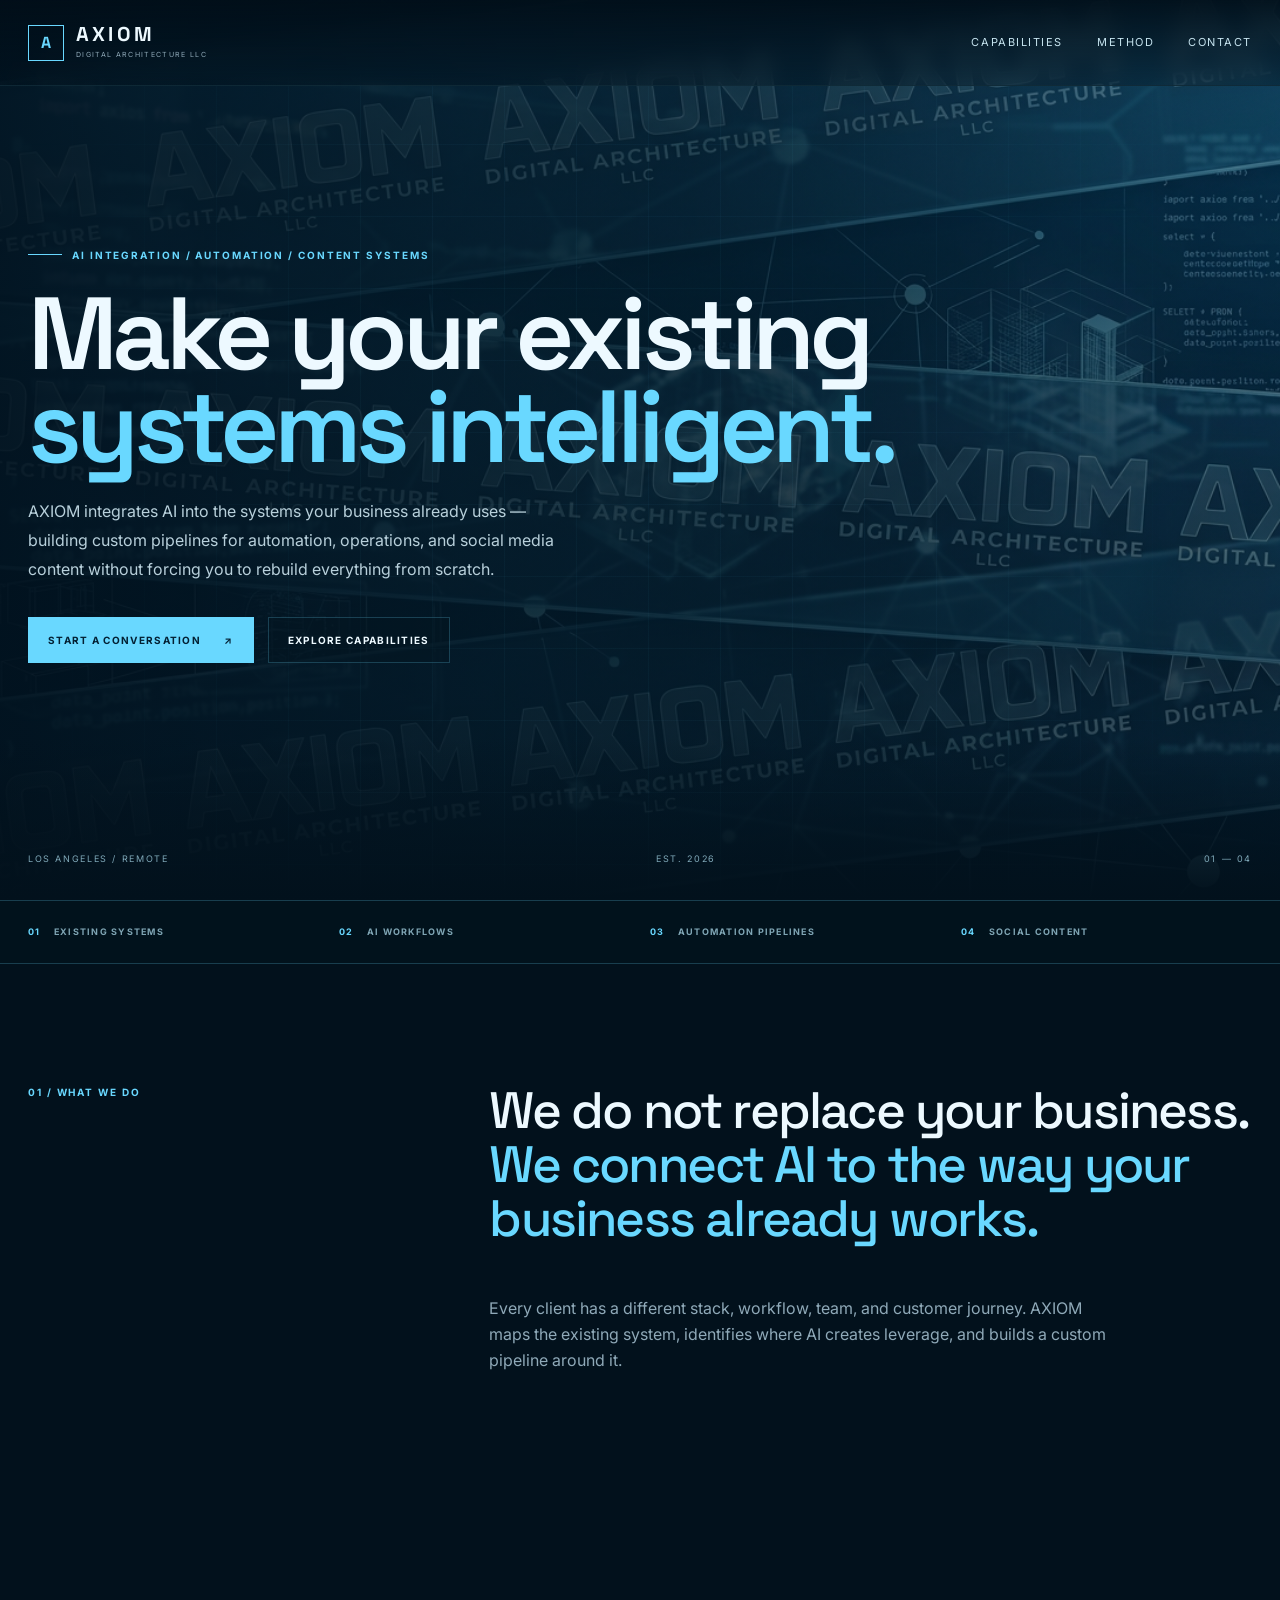
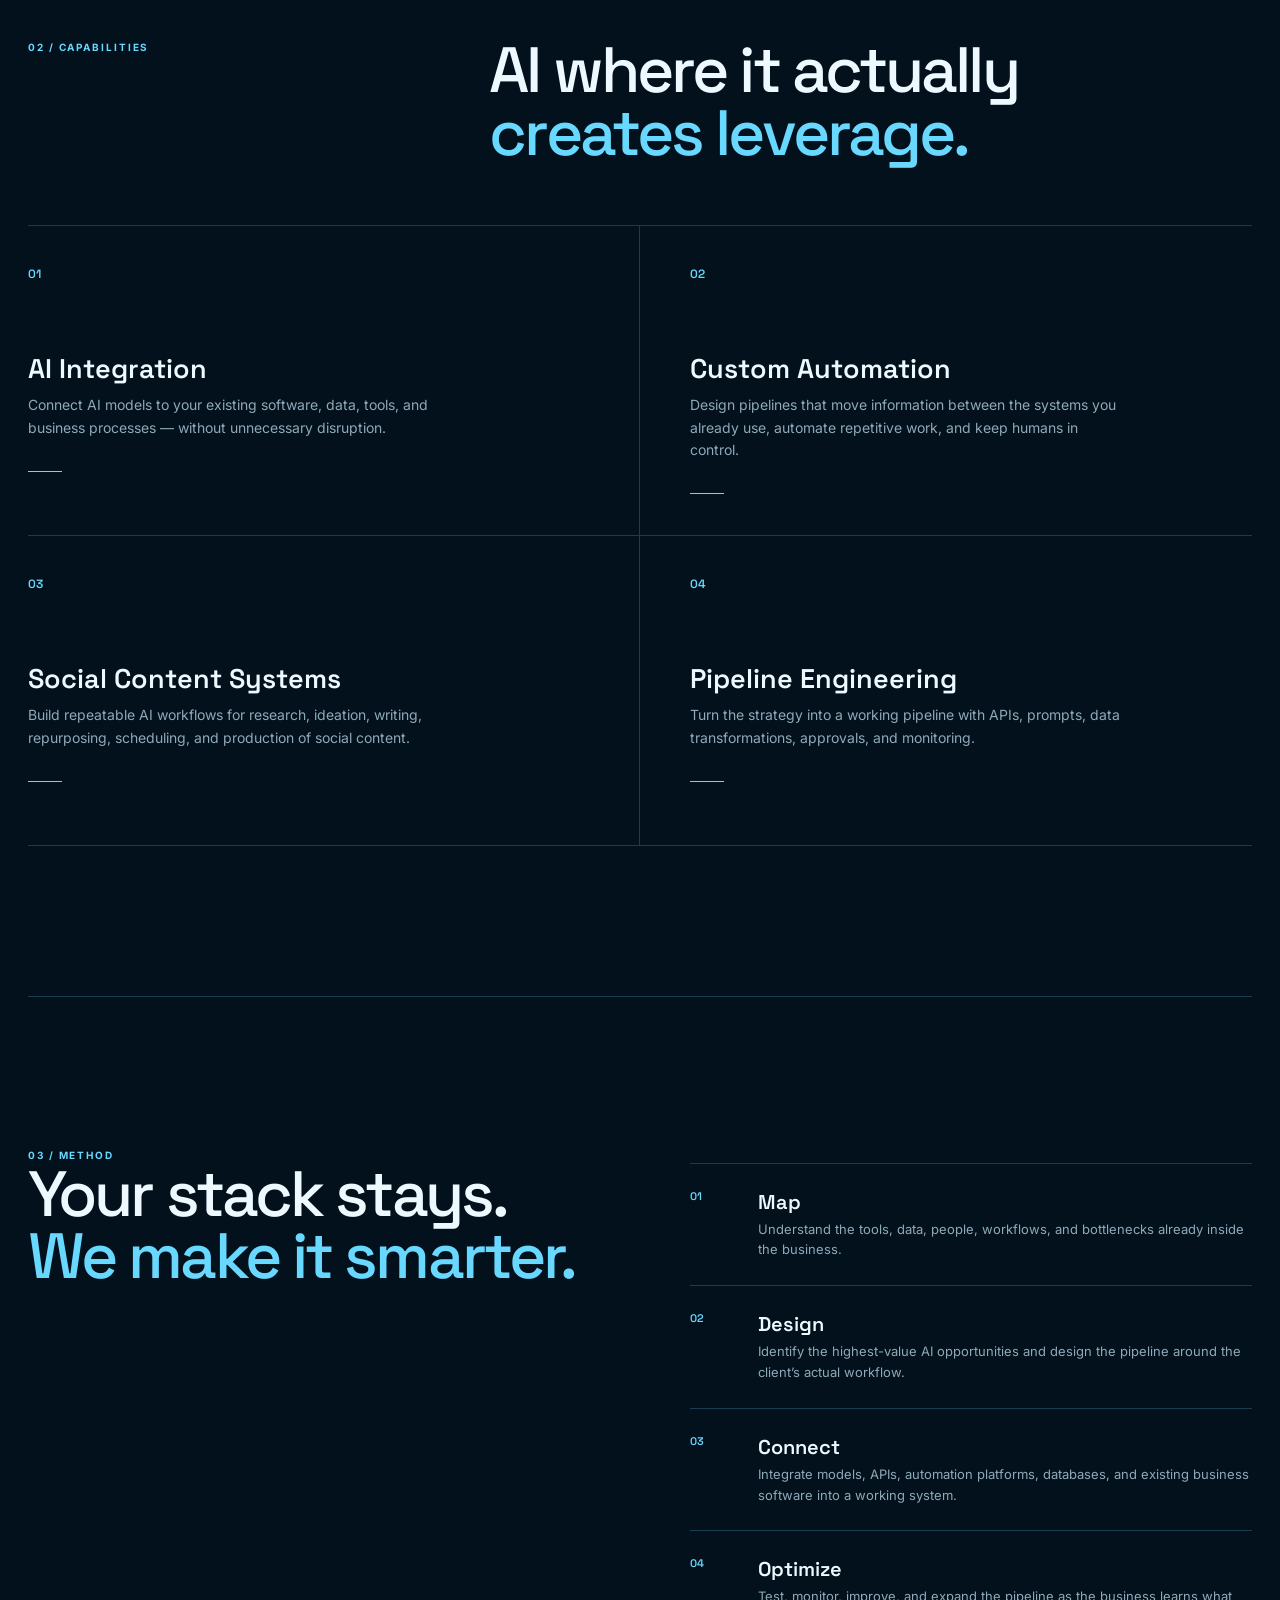
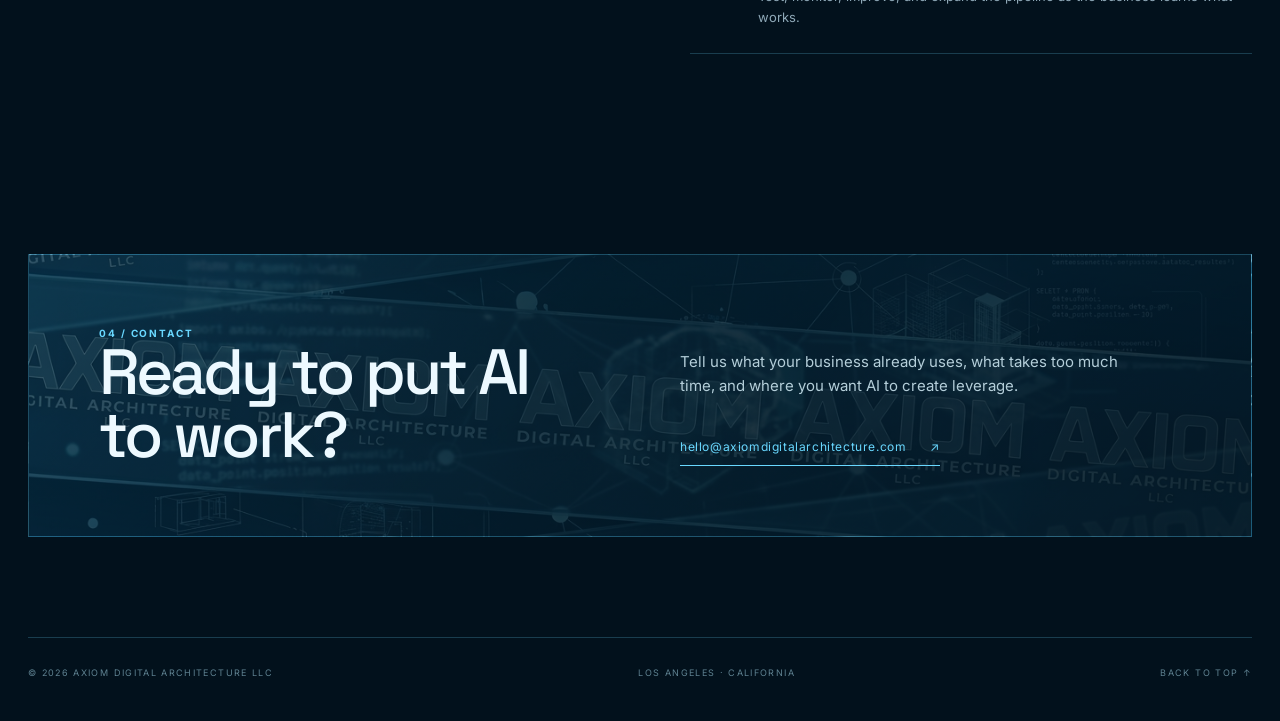
==== axiom-digital-architecture-github-pages-v2 (1)/index.html @ 6d8f6eb6 "Add files via upload" ====
<!doctype html>
<html lang="en">
<head>
  <meta charset="utf-8">
  <meta name="viewport" content="width=device-width, initial-scale=1">
  <meta name="description" content="AXIOM Digital Architecture — systems, interfaces, and digital infrastructure engineered for what comes next.">
  <title>AXIOM — Digital Architecture</title>
  <link rel="preconnect" href="https://fonts.googleapis.com">
  <link rel="preconnect" href="https://fonts.gstatic.com" crossorigin>
  <link href="https://fonts.googleapis.com/css2?family=Inter:wght@400;500;600;700;800&family=Space+Grotesk:wght@500;600;700&display=swap" rel="stylesheet">
  <link rel="stylesheet" href="style.css">
</head>
<body>
  <div class="site-shell">
    <header class="nav">
      <a class="brand" href="#top" aria-label="AXIOM home">
        <span class="brand-mark">A</span>
        <span>
          <strong>AXIOM</strong>
          <small>DIGITAL ARCHITECTURE LLC</small>
        </span>
      </a>

      <button class="menu-toggle" aria-label="Toggle navigation" aria-expanded="false">
        <span></span><span></span>
      </button>

      <nav class="nav-links" aria-label="Main navigation">
        <a href="#capabilities">Capabilities</a>
        <a href="#method">Method</a>
        <a href="#contact">Contact</a>
      </nav>
    </header>

    <main id="top">
      <section class="hero">
        <div class="hero-grid"></div>
        <div class="hero-content">
          <p class="eyebrow"><span></span> AI INTEGRATION / AUTOMATION / CONTENT SYSTEMS</p>
          <h1>Make your existing<br><em>systems intelligent.</em></h1>
          <p class="hero-copy">
            AXIOM integrates AI into the systems your business already uses —
            building custom pipelines for automation, operations, and social media
            content without forcing you to rebuild everything from scratch.
          </p>
          <div class="hero-actions">
            <a class="button button-primary" href="#contact">Start a conversation <span>↗</span></a>
            <a class="button button-ghost" href="#capabilities">Explore capabilities</a>
          </div>
        </div>
        <div class="hero-meta">
          <span>LOS ANGELES / REMOTE</span>
          <span>EST. 2026</span>
          <span>01 — 04</span>
        </div>
      </section>

      <section class="service-strip">
        <div><span>01</span> EXISTING SYSTEMS</div>
        <div><span>02</span> AI WORKFLOWS</div>
        <div><span>03</span> AUTOMATION PIPELINES</div>
        <div><span>04</span> SOCIAL CONTENT</div>
      </section>

      <section class="statement">
        <div class="section-label">01 / WHAT WE DO</div>
        <div class="statement-copy">
          <p class="large-copy">
            We do not replace your business.
            <strong>We connect AI to the way your business already works.</strong>
          </p>
          <p class="muted">
            Every client has a different stack, workflow, team, and customer journey.
            AXIOM maps the existing system, identifies where AI creates leverage, and
            builds a custom pipeline around it.
          </p>
        </div>
      </section>

      <section id="capabilities" class="capabilities section">
        <div class="section-heading">
          <div class="section-label">02 / CAPABILITIES</div>
          <h2>AI where it actually<br><span>creates leverage.</span></h2>
        </div>

        <div class="capability-grid">
          <article class="capability-card">
            <span class="number">01</span>
            <h3>AI Integration</h3>
            <p>Connect AI models to your existing software, data, tools, and business processes — without unnecessary disruption.</p>
            <span class="card-line"></span>
          </article>
          <article class="capability-card">
            <span class="number">02</span>
            <h3>Custom Automation</h3>
            <p>Design pipelines that move information between the systems you already use, automate repetitive work, and keep humans in control.</p>
            <span class="card-line"></span>
          </article>
          <article class="capability-card">
            <span class="number">03</span>
            <h3>Social Content Systems</h3>
            <p>Build repeatable AI workflows for research, ideation, writing, repurposing, scheduling, and production of social content.</p>
            <span class="card-line"></span>
          </article>
          <article class="capability-card">
            <span class="number">04</span>
            <h3>Pipeline Engineering</h3>
            <p>Turn the strategy into a working pipeline with APIs, prompts, data transformations, approvals, and monitoring.</p>
            <span class="card-line"></span>
          </article>
        </div>
      </section>

      <section id="method" class="method section">
        <div class="section-label">03 / METHOD</div>
        <div class="method-layout">
          <h2>Your stack stays.<br><span>We make it smarter.</span></h2>
          <div class="method-list">
            <div class="method-item">
              <span>01</span>
              <div><h3>Map</h3><p>Understand the tools, data, people, workflows, and bottlenecks already inside the business.</p></div>
            </div>
            <div class="method-item">
              <span>02</span>
              <div><h3>Design</h3><p>Identify the highest-value AI opportunities and design the pipeline around the client’s actual workflow.</p></div>
            </div>
            <div class="method-item">
              <span>03</span>
              <div><h3>Connect</h3><p>Integrate models, APIs, automation platforms, databases, and existing business software into a working system.</p></div>
            </div>
            <div class="method-item">
              <span>04</span>
              <div><h3>Optimize</h3><p>Test, monitor, improve, and expand the pipeline as the business learns what works.</p></div>
            </div>
          </div>
        </div>
      </section>

      <section id="contact" class="contact section">
        <div class="contact-panel">
          <div>
            <div class="section-label">04 / CONTACT</div>
            <h2>Ready to put AI<br>to work?</h2>
          </div>
          <div class="contact-right">
            <p>Tell us what your business already uses, what takes too much time, and where you want AI to create leverage.</p>
            <a class="contact-link" href="mailto:hello@axiomdigitalarchitecture.com">
              hello@axiomdigitalarchitecture.com <span>↗</span>
            </a>
          </div>
        </div>
      </section>
    </main>

    <footer>
      <span>© 2026 AXIOM DIGITAL ARCHITECTURE LLC</span>
      <span>LOS ANGELES · CALIFORNIA</span>
      <a href="#top">BACK TO TOP ↑</a>
    </footer>
  </div>

  <script src="script.js"></script>
</body>
</html>
---- axiom-digital-architecture-github-pages-v2 (1)/style.css ----
:root {
  --bg: #031724;
  --bg-deep: #02111c;
  --cyan: #69d8ff;
  --cyan-soft: #a7e7fa;
  --white: #edf9ff;
  --muted: #8fa9b8;
  --line: rgba(105, 216, 255, .22);
  --panel: rgba(3, 25, 39, .68);
  --max: 1240px;
}

* { box-sizing: border-box; }
html { scroll-behavior: smooth; }
body {
  margin: 0;
  background: var(--bg-deep);
  color: var(--white);
  font-family: Inter, system-ui, sans-serif;
  line-height: 1.6;
}
a { color: inherit; text-decoration: none; }
.site-shell { overflow: hidden; }

.nav {
  position: fixed;
  z-index: 20;
  top: 0; left: 0; right: 0;
  height: 86px;
  padding: 0 max(28px, calc((100vw - var(--max)) / 2));
  display: flex;
  align-items: center;
  justify-content: space-between;
  background: linear-gradient(to bottom, rgba(1, 14, 24, .92), rgba(1, 14, 24, .35));
  backdrop-filter: blur(10px);
  border-bottom: 1px solid rgba(105,216,255,.12);
}
.brand { display: flex; align-items: center; gap: 12px; }
.brand-mark {
  width: 36px; height: 36px;
  display: grid; place-items: center;
  border: 1px solid var(--cyan);
  font-family: "Space Grotesk", sans-serif;
  font-weight: 700;
  color: var(--cyan);
}
.brand strong {
  display: block;
  font: 700 20px/1 "Space Grotesk", sans-serif;
  letter-spacing: .16em;
}
.brand small {
  display: block;
  margin-top: 5px;
  font-size: 7px;
  letter-spacing: .19em;
  color: var(--muted);
}
.nav-links { display: flex; gap: 34px; }
.nav-links a {
  font-size: 11px;
  letter-spacing: .14em;
  text-transform: uppercase;
  color: #c6e4ef;
  transition: color .2s;
}
.nav-links a:hover { color: var(--cyan); }
.menu-toggle { display: none; }

.hero {
  min-height: 100vh;
  position: relative;
  display: flex;
  align-items: center;
  background:
    linear-gradient(90deg, rgba(1,17,29,.90) 0%, rgba(2,22,35,.67) 39%, rgba(2,21,34,.28) 100%),
    linear-gradient(180deg, rgba(0,8,15,.18), rgba(0,8,15,.62)),
    url("assets/axiom-background.png") center / cover no-repeat;
}
.hero::after {
  content: "";
  position: absolute;
  inset: 0;
  background: linear-gradient(0deg, var(--bg-deep) 0%, transparent 18%);
  pointer-events: none;
}
.hero-grid {
  position: absolute;
  inset: 0;
  background-image:
    linear-gradient(rgba(105,216,255,.035) 1px, transparent 1px),
    linear-gradient(90deg, rgba(105,216,255,.035) 1px, transparent 1px);
  background-size: 72px 72px;
  mask-image: linear-gradient(to right, transparent, black 30%, black 70%, transparent);
}
.hero-content {
  position: relative;
  z-index: 2;
  width: min(var(--max), calc(100% - 56px));
  margin: 100px auto 0;
  padding-bottom: 90px;
}
.eyebrow, .section-label {
  color: var(--cyan);
  font-size: 10px;
  font-weight: 700;
  letter-spacing: .19em;
  text-transform: uppercase;
}
.eyebrow { display: flex; align-items: center; gap: 10px; }
.eyebrow span {
  width: 34px; height: 1px; background: var(--cyan);
}
h1, h2, h3, p { margin-top: 0; }
h1 {
  max-width: 900px;
  margin: 24px 0;
  font: 600 clamp(58px, 8vw, 112px)/.91 "Space Grotesk", sans-serif;
  letter-spacing: -.055em;
}
h1 em { color: var(--cyan); font-style: normal; }
.hero-copy {
  max-width: 560px;
  color: #b8d0db;
  font-size: 16px;
  line-height: 1.8;
}
.hero-actions { display: flex; gap: 14px; margin-top: 34px; }
.button {
  padding: 14px 19px;
  border: 1px solid var(--line);
  font-size: 10px;
  font-weight: 700;
  letter-spacing: .13em;
  text-transform: uppercase;
}
.button-primary {
  background: var(--cyan);
  color: #032033;
  border-color: var(--cyan);
}
.button-primary span, .contact-link span { margin-left: 20px; }
.button-ghost { background: rgba(3, 20, 31, .45); }
.button:hover { transform: translateY(-1px); }
.hero-meta {
  position: absolute;
  z-index: 3;
  bottom: 34px;
  left: max(28px, calc((100vw - var(--max)) / 2));
  right: max(28px, calc((100vw - var(--max)) / 2));
  display: flex;
  justify-content: space-between;
  color: #80a9b9;
  font-size: 9px;
  letter-spacing: .18em;
}

.section {
  width: min(var(--max), calc(100% - 56px));
  margin: auto;
  padding: 150px 0;
}
.statement {
  width: min(var(--max), calc(100% - 56px));
  margin: auto;
  padding: 120px 0 100px;
  display: grid;
  grid-template-columns: 1fr 2fr;
  gap: 80px;
}
.statement-copy { max-width: 820px; }
.large-copy {
  font: 500 clamp(34px, 4vw, 58px)/1.05 "Space Grotesk", sans-serif;
  letter-spacing: -.035em;
}
.large-copy strong { color: var(--cyan); font-weight: 500; }
.muted { max-width: 620px; color: var(--muted); }

.section-heading { display: grid; grid-template-columns: 1fr 2fr; gap: 80px; }
.section h2 {
  margin: 0 0 60px;
  font: 500 clamp(42px, 5vw, 72px)/.98 "Space Grotesk", sans-serif;
  letter-spacing: -.045em;
}
.capability-grid {
  display: grid;
  grid-template-columns: repeat(2, 1fr);
  border-top: 1px solid var(--line);
}
.capability-card {
  min-height: 310px;
  padding: 34px 34px 38px 0;
  border-bottom: 1px solid var(--line);
  position: relative;
}
.capability-card:nth-child(odd) { border-right: 1px solid var(--line); padding-right: 50px; }
.capability-card:nth-child(even) { padding-left: 50px; }
.number { color: var(--cyan); font: 600 12px "Space Grotesk"; }
.capability-card h3 {
  margin: 70px 0 12px;
  font: 600 27px/1 "Space Grotesk", sans-serif;
}
.capability-card p { max-width: 430px; color: var(--muted); font-size: 14px; }
.card-line { display: block; width: 34px; height: 1px; background: var(--cyan); margin-top: 32px; }

.method { border-top: 1px solid var(--line); }
.method-layout { display: grid; grid-template-columns: 1fr 1fr; gap: 100px; }
.method-layout h2 span { color: var(--cyan); }
.method-list { border-top: 1px solid var(--line); }
.method-item {
  display: grid;
  grid-template-columns: 50px 1fr;
  gap: 18px;
  padding: 25px 0;
  border-bottom: 1px solid var(--line);
}
.method-item > span { color: var(--cyan); font: 600 11px "Space Grotesk"; }
.method-item h3 { margin: 0 0 4px; font: 600 20px "Space Grotesk"; }
.method-item p { margin: 0; color: var(--muted); font-size: 13px; }

.contact { padding-top: 50px; padding-bottom: 100px; }
.contact-panel {
  position: relative;
  padding: 70px;
  display: grid;
  grid-template-columns: 1fr 1fr;
  gap: 80px;
  border: 1px solid var(--line);
  background:
    linear-gradient(135deg, rgba(17, 73, 96, .36), rgba(2, 18, 29, .76)),
    url("assets/axiom-background.png") center / cover;
}
.contact-panel::before {
  content: "";
  position: absolute; inset: 0;
  background: rgba(1, 14, 24, .5);
  pointer-events: none;
}
.contact-panel > * { position: relative; z-index: 1; }
.contact-panel h2 { margin-bottom: 0; }
.contact-right { align-self: end; max-width: 450px; }
.contact-right p { color: #b4ced9; font-size: 15px; margin-bottom: 35px; }
.contact-link {
  display: inline-block;
  padding-bottom: 9px;
  border-bottom: 1px solid var(--cyan);
  color: var(--cyan);
  font-size: 12px;
  letter-spacing: .05em;
}
footer {
  width: min(var(--max), calc(100% - 56px));
  margin: auto;
  padding: 28px 0 40px;
  border-top: 1px solid var(--line);
  display: flex;
  justify-content: space-between;
  color: #5f8291;
  font-size: 9px;
  letter-spacing: .15em;
}
footer a:hover { color: var(--cyan); }

@media (max-width: 760px) {
  .nav { height: 72px; padding: 0 22px; }
  .nav-links {
    position: absolute; top: 72px; left: 0; right: 0;
    display: none; flex-direction: column; gap: 0;
    background: rgba(2,16,27,.97);
    border-bottom: 1px solid var(--line);
  }
  .nav-links.open { display: flex; }
  .nav-links a { padding: 18px 22px; }
  .menu-toggle {
    display: flex; flex-direction: column; gap: 6px;
    border: 0; background: none; padding: 10px;
  }
  .menu-toggle span { display: block; width: 25px; height: 1px; background: var(--cyan); }
  .hero { min-height: 820px; background-position: 60% center; }
  .hero-content { width: calc(100% - 44px); margin-top: 75px; }
  h1 { font-size: clamp(53px, 15vw, 76px); }
  .hero-copy { font-size: 14px; }
  .hero-actions { flex-direction: column; align-items: flex-start; }
  .hero-meta { left: 22px; right: 22px; }
  .hero-meta span:nth-child(2) { display: none; }
  .statement, .section { width: calc(100% - 44px); padding: 90px 0; }
  .statement, .section-heading, .method-layout, .contact-panel { grid-template-columns: 1fr; gap: 35px; }
  .statement { padding-top: 80px; }
  .capability-grid { grid-template-columns: 1fr; }
  .capability-card, .capability-card:nth-child(odd), .capability-card:nth-child(even) {
    padding: 30px 0;
    border-right: 0;
  }
  .capability-card h3 { margin-top: 45px; }
  .contact-panel { padding: 40px 28px; }
  footer { width: calc(100% - 44px); flex-wrap: wrap; gap: 12px; }
}


.service-strip {
  width: 100%;
  min-height: 64px;
  padding: 0 max(28px, calc((100vw - var(--max)) / 2));
  display: grid;
  grid-template-columns: repeat(4, 1fr);
  align-items: center;
  gap: 20px;
  background: rgba(2, 18, 29, .95);
  border-top: 1px solid var(--line);
  border-bottom: 1px solid var(--line);
}
.service-strip div {
  color: #7fa5b4;
  font-size: 9px;
  font-weight: 700;
  letter-spacing: .14em;
}
.service-strip span {
  color: var(--cyan);
  margin-right: 10px;
}
.section h2 span { color: var(--cyan); }

@media (max-width: 760px) {
  .service-strip {
    grid-template-columns: repeat(2, 1fr);
    padding: 18px 22px;
    gap: 15px;
  }
}
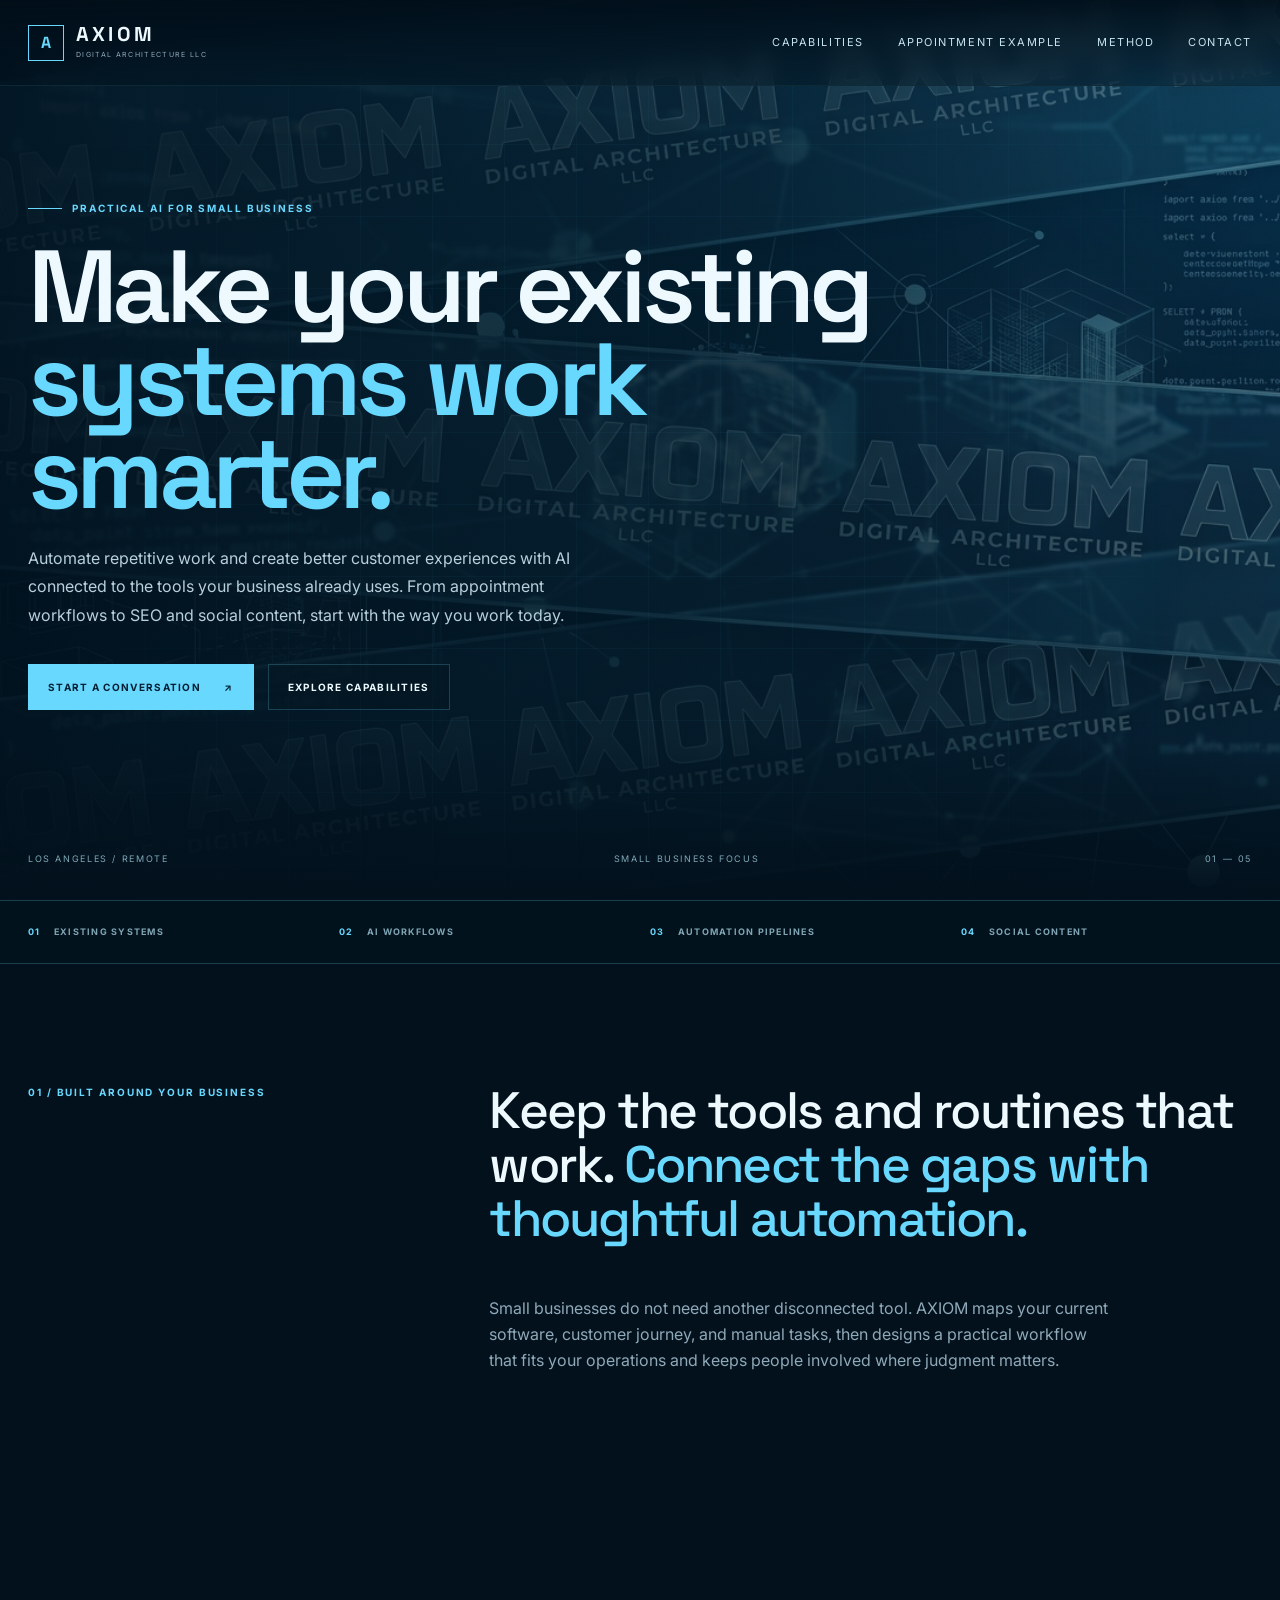
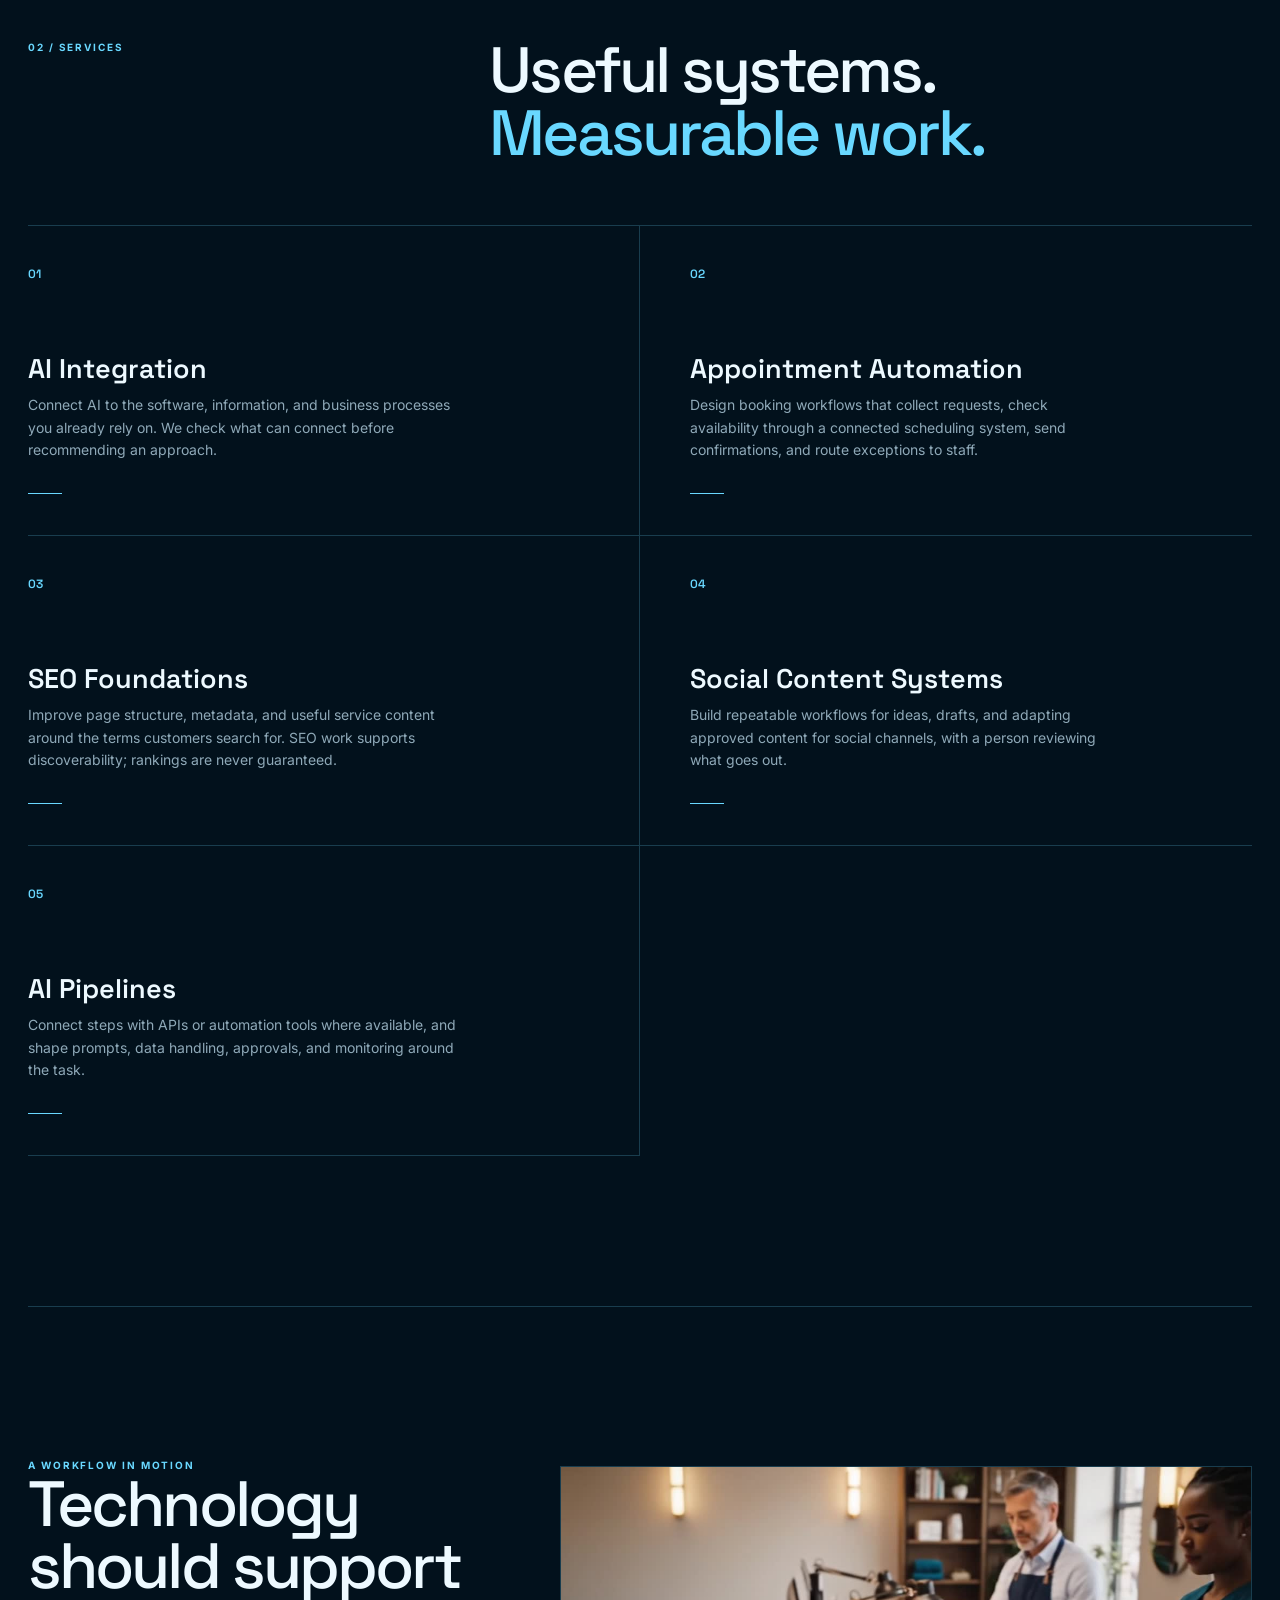
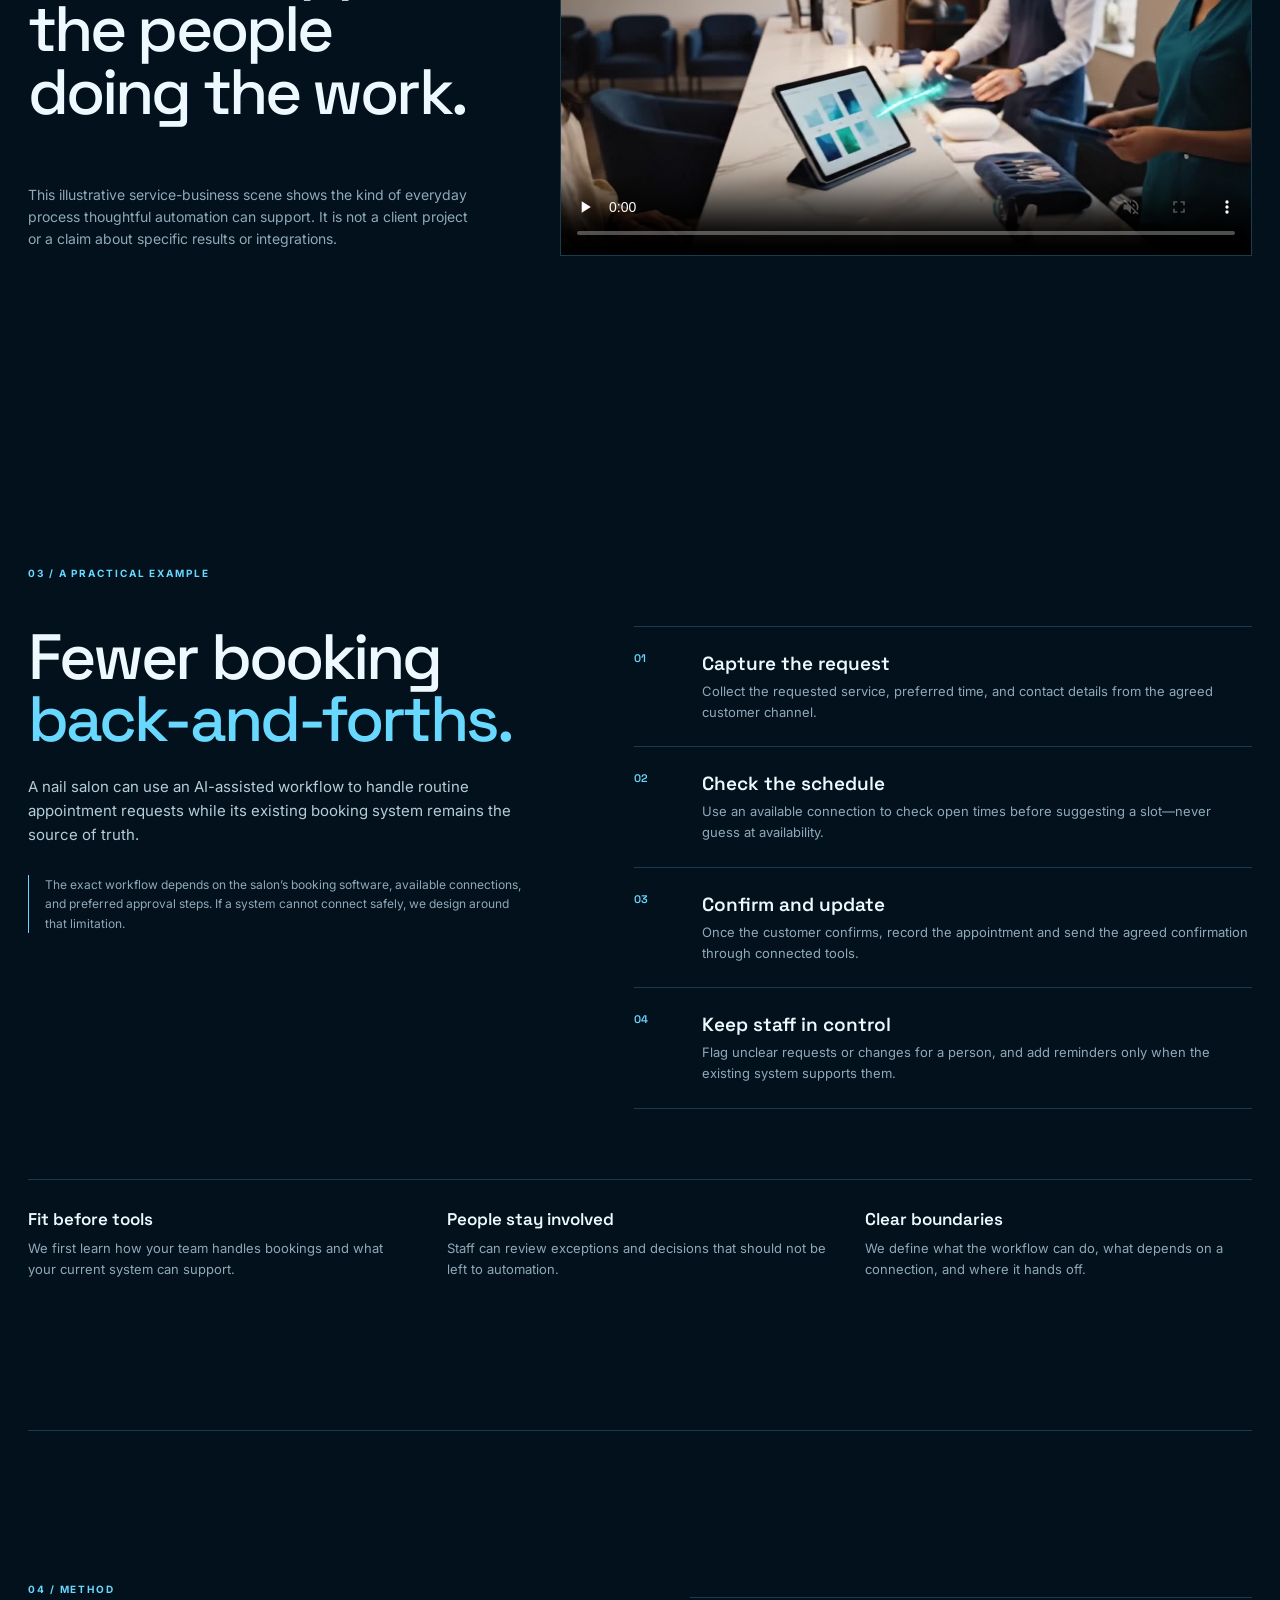
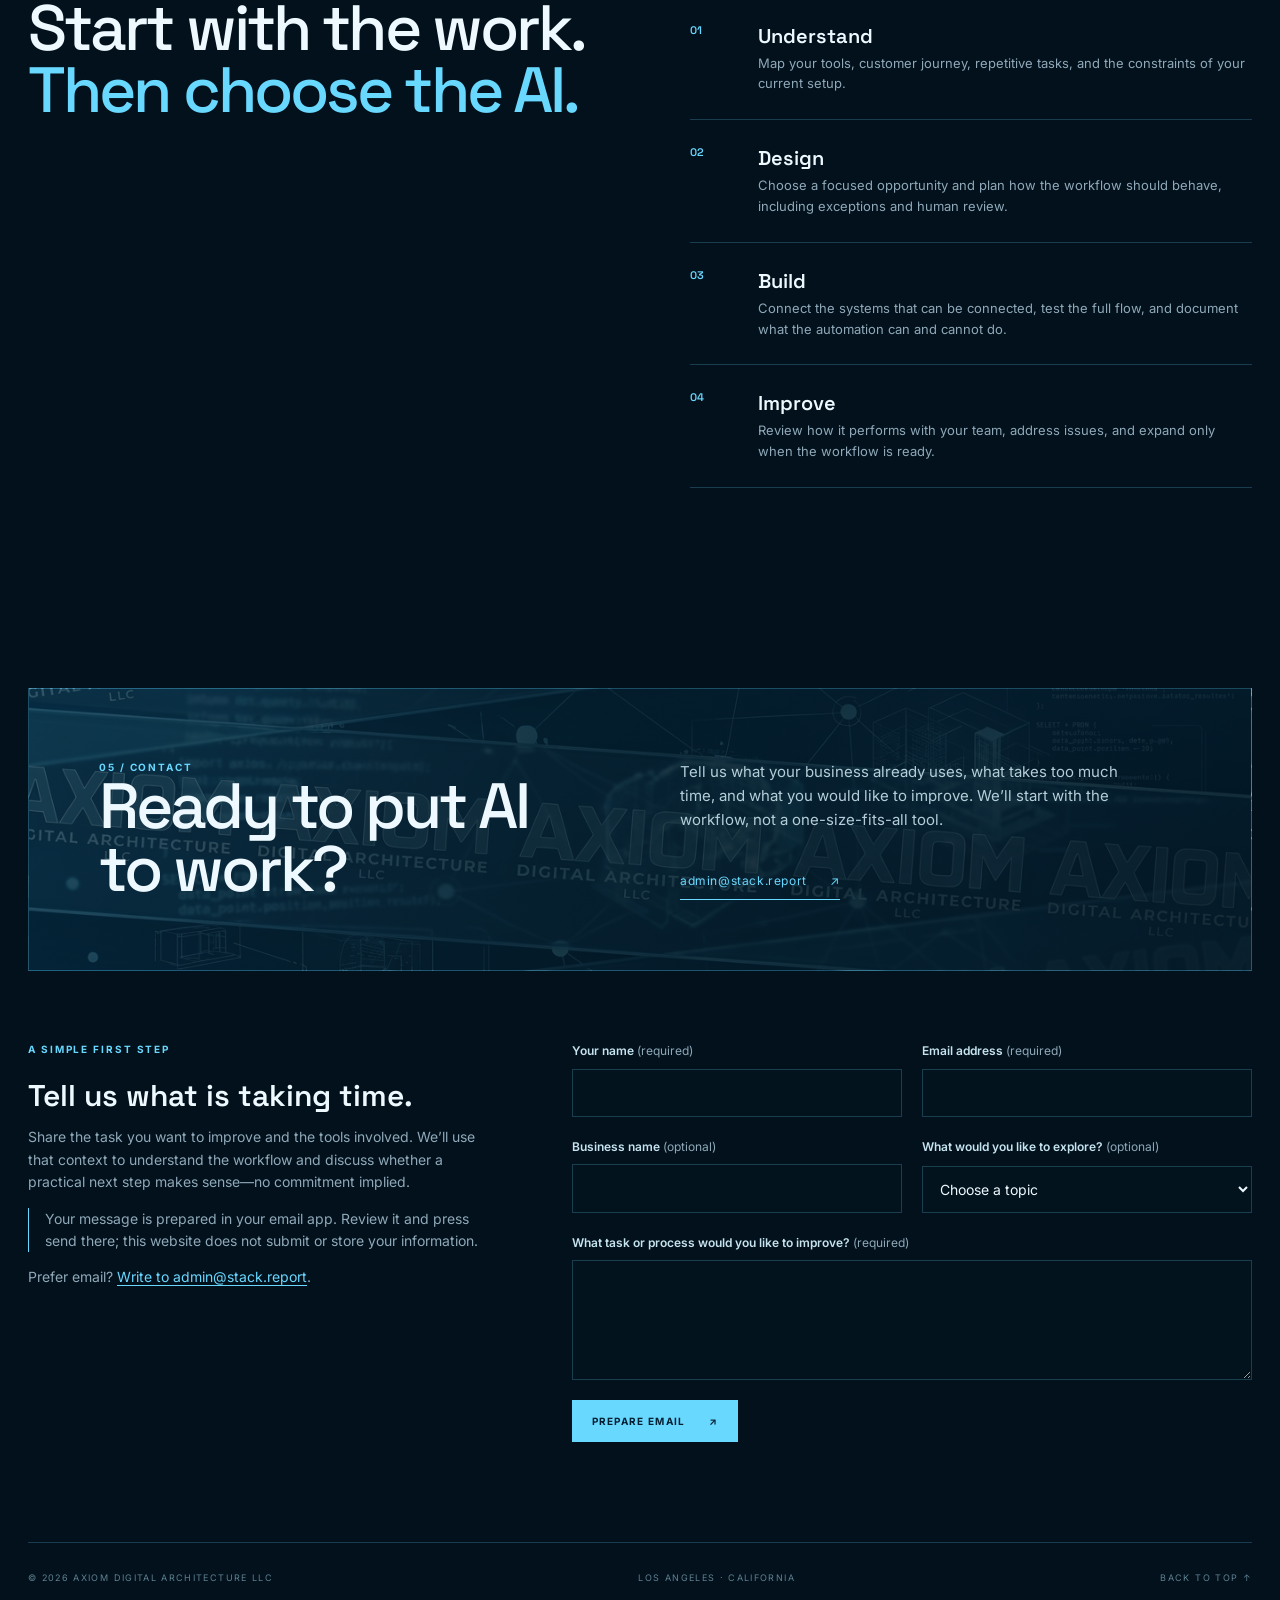
==== commit 4c3b52a0: "Improve company site and deploy with Pages Co-authored-by: Copilot App <223556219+Copilot@users.nore" ====
--- a/axiom-digital-architecture-github-pages-v2 (1)/index.html
+++ b/axiom-digital-architecture-github-pages-v2 (1)/index.html
@@ -3,14 +3,34 @@
 <head>
   <meta charset="utf-8">
   <meta name="viewport" content="width=device-width, initial-scale=1">
-  <meta name="description" content="AXIOM Digital Architecture — systems, interfaces, and digital infrastructure engineered for what comes next.">
-  <title>AXIOM — Digital Architecture</title>
+  <meta name="description" content="AXIOM helps small businesses automate everyday work by connecting AI to existing tools, from appointment workflows to SEO and social content.">
+  <meta name="theme-color" content="#02111c">
+  <meta property="og:type" content="website">
+  <meta property="og:site_name" content="AXIOM Digital Architecture">
+  <meta property="og:locale" content="en_US">
+  <meta property="og:title" content="AI Integration &amp; Automation for Small Businesses | AXIOM">
+  <meta property="og:description" content="Connect AI to the tools your business already uses for appointment automation, SEO, social content, and custom workflows.">
+  <meta name="twitter:card" content="summary_large_image">
+  <meta name="twitter:title" content="AI Integration &amp; Automation for Small Businesses | AXIOM">
+  <meta name="twitter:description" content="Practical AI integration, appointment automation, SEO, and social content systems built around the tools small businesses already use.">
+  <title>AI Integration &amp; Automation for Small Businesses | AXIOM</title>
+  <link rel="icon" href="assets/axiom-mark.svg" type="image/svg+xml">
+  <script type="application/ld+json">
+    {
+      "@context": "https://schema.org",
+      "@type": "Organization",
+      "name": "AXIOM Digital Architecture LLC",
+      "email": "admin@stack.report",
+      "description": "AI integration, workflow automation, SEO, and social content systems for small businesses."
+    }
+  </script>
   <link rel="preconnect" href="https://fonts.googleapis.com">
   <link rel="preconnect" href="https://fonts.gstatic.com" crossorigin>
   <link href="https://fonts.googleapis.com/css2?family=Inter:wght@400;500;600;700;800&family=Space+Grotesk:wght@500;600;700&display=swap" rel="stylesheet">
   <link rel="stylesheet" href="style.css">
 </head>
 <body>
+  <a class="skip-link" href="#main-content">Skip to main content</a>
   <div class="site-shell">
     <header class="nav">
       <a class="brand" href="#top" aria-label="AXIOM home">
@@ -21,27 +41,28 @@
         </span>
       </a>
 
-      <button class="menu-toggle" aria-label="Toggle navigation" aria-expanded="false">
+      <button class="menu-toggle" type="button" aria-label="Toggle navigation" aria-controls="main-navigation" aria-expanded="false">
         <span></span><span></span>
       </button>
 
-      <nav class="nav-links" aria-label="Main navigation">
+      <nav id="main-navigation" class="nav-links" aria-label="Main navigation">
         <a href="#capabilities">Capabilities</a>
+        <a href="#appointments">Appointment example</a>
         <a href="#method">Method</a>
         <a href="#contact">Contact</a>
       </nav>
     </header>
 
     <main id="top">
-      <section class="hero">
+      <section id="main-content" class="hero">
         <div class="hero-grid"></div>
         <div class="hero-content">
-          <p class="eyebrow"><span></span> AI INTEGRATION / AUTOMATION / CONTENT SYSTEMS</p>
-          <h1>Make your existing<br><em>systems intelligent.</em></h1>
+          <p class="eyebrow"><span></span> PRACTICAL AI FOR SMALL BUSINESS</p>
+          <h1>Make your existing<br><em>systems work smarter.</em></h1>
           <p class="hero-copy">
-            AXIOM integrates AI into the systems your business already uses —
-            building custom pipelines for automation, operations, and social media
-            content without forcing you to rebuild everything from scratch.
+            Automate repetitive work and create better customer experiences with AI
+            connected to the tools your business already uses. From appointment
+            workflows to SEO and social content, start with the way you work today.
           </p>
           <div class="hero-actions">
             <a class="button button-primary" href="#contact">Start a conversation <span>↗</span></a>
@@ -50,8 +71,8 @@
         </div>
         <div class="hero-meta">
           <span>LOS ANGELES / REMOTE</span>
-          <span>EST. 2026</span>
-          <span>01 — 04</span>
+          <span>SMALL BUSINESS FOCUS</span>
+          <span>01 — 05</span>
         </div>
       </section>
 
@@ -63,74 +84,119 @@
       </section>
 
       <section class="statement">
-        <div class="section-label">01 / WHAT WE DO</div>
+        <div class="section-label">01 / BUILT AROUND YOUR BUSINESS</div>
         <div class="statement-copy">
           <p class="large-copy">
-            We do not replace your business.
-            <strong>We connect AI to the way your business already works.</strong>
+            Keep the tools and routines that work.
+            <strong>Connect the gaps with thoughtful automation.</strong>
           </p>
           <p class="muted">
-            Every client has a different stack, workflow, team, and customer journey.
-            AXIOM maps the existing system, identifies where AI creates leverage, and
-            builds a custom pipeline around it.
+            Small businesses do not need another disconnected tool. AXIOM maps your
+            current software, customer journey, and manual tasks, then designs a
+            practical workflow that fits your operations and keeps people involved
+            where judgment matters.
           </p>
         </div>
       </section>
 
       <section id="capabilities" class="capabilities section">
         <div class="section-heading">
-          <div class="section-label">02 / CAPABILITIES</div>
-          <h2>AI where it actually<br><span>creates leverage.</span></h2>
+          <div class="section-label">02 / SERVICES</div>
+          <h2>Useful systems.<br><span>Measurable work.</span></h2>
         </div>
 
         <div class="capability-grid">
           <article class="capability-card">
             <span class="number">01</span>
             <h3>AI Integration</h3>
-            <p>Connect AI models to your existing software, data, tools, and business processes — without unnecessary disruption.</p>
+            <p>Connect AI to the software, information, and business processes you already rely on. We check what can connect before recommending an approach.</p>
             <span class="card-line"></span>
           </article>
           <article class="capability-card">
             <span class="number">02</span>
-            <h3>Custom Automation</h3>
-            <p>Design pipelines that move information between the systems you already use, automate repetitive work, and keep humans in control.</p>
+            <h3>Appointment Automation</h3>
+            <p>Design booking workflows that collect requests, check availability through a connected scheduling system, send confirmations, and route exceptions to staff.</p>
             <span class="card-line"></span>
           </article>
           <article class="capability-card">
             <span class="number">03</span>
+            <h3>SEO Foundations</h3>
+            <p>Improve page structure, metadata, and useful service content around the terms customers search for. SEO work supports discoverability; rankings are never guaranteed.</p>
+            <span class="card-line"></span>
+          </article>
+          <article class="capability-card">
+            <span class="number">04</span>
             <h3>Social Content Systems</h3>
-            <p>Build repeatable AI workflows for research, ideation, writing, repurposing, scheduling, and production of social content.</p>
-            <span class="card-line"></span>
-          </article>
-          <article class="capability-card">
-            <span class="number">04</span>
-            <h3>Pipeline Engineering</h3>
-            <p>Turn the strategy into a working pipeline with APIs, prompts, data transformations, approvals, and monitoring.</p>
-            <span class="card-line"></span>
-          </article>
+            <p>Build repeatable workflows for ideas, drafts, and adapting approved content for social channels, with a person reviewing what goes out.</p>
+            <span class="card-line"></span>
+          </article>
+          <article class="capability-card">
+            <span class="number">05</span>
+            <h3>AI Pipelines</h3>
+            <p>Connect steps with APIs or automation tools where available, and shape prompts, data handling, approvals, and monitoring around the task.</p>
+            <span class="card-line"></span>
+          </article>
+        </div>
+      </section>
+
+      <section class="workflow-video-section section" aria-labelledby="workflow-video-heading">
+        <div class="workflow-video-layout">
+          <div class="workflow-video-copy">
+            <div class="section-label">A WORKFLOW IN MOTION</div>
+            <h2 id="workflow-video-heading">Technology should support the people doing the work.</h2>
+            <p>This illustrative service-business scene shows the kind of everyday process thoughtful automation can support. It is not a client project or a claim about specific results or integrations.</p>
+          </div>
+          <div class="workflow-video-frame">
+            <video controls muted playsinline preload="none" poster="assets/axiom-hero-poster.jpg" aria-label="Illustrative service-business workflow scene">
+              <source src="assets/axiom-hero.mp4" type="video/mp4">
+              Your browser does not support this video. The workflow example is illustrative, not a client result.
+            </video>
+          </div>
+        </div>
+      </section>
+
+      <section id="appointments" class="appointments section">
+        <div class="section-label">03 / A PRACTICAL EXAMPLE</div>
+        <div class="appointment-layout">
+          <div class="appointment-intro">
+            <h2>Fewer booking<br><span>back-and-forths.</span></h2>
+            <p>A nail salon can use an AI-assisted workflow to handle routine appointment requests while its existing booking system remains the source of truth.</p>
+            <p class="appointment-note">The exact workflow depends on the salon’s booking software, available connections, and preferred approval steps. If a system cannot connect safely, we design around that limitation.</p>
+          </div>
+          <ol class="appointment-steps">
+            <li><span>01</span><div><h3>Capture the request</h3><p>Collect the requested service, preferred time, and contact details from the agreed customer channel.</p></div></li>
+            <li><span>02</span><div><h3>Check the schedule</h3><p>Use an available connection to check open times before suggesting a slot—never guess at availability.</p></div></li>
+            <li><span>03</span><div><h3>Confirm and update</h3><p>Once the customer confirms, record the appointment and send the agreed confirmation through connected tools.</p></div></li>
+            <li><span>04</span><div><h3>Keep staff in control</h3><p>Flag unclear requests or changes for a person, and add reminders only when the existing system supports them.</p></div></li>
+          </ol>
+        </div>
+        <div class="trust-notes" aria-label="How AXIOM approaches implementation">
+          <article><h3>Fit before tools</h3><p>We first learn how your team handles bookings and what your current system can support.</p></article>
+          <article><h3>People stay involved</h3><p>Staff can review exceptions and decisions that should not be left to automation.</p></article>
+          <article><h3>Clear boundaries</h3><p>We define what the workflow can do, what depends on a connection, and where it hands off.</p></article>
         </div>
       </section>
 
       <section id="method" class="method section">
-        <div class="section-label">03 / METHOD</div>
+        <div class="section-label">04 / METHOD</div>
         <div class="method-layout">
-          <h2>Your stack stays.<br><span>We make it smarter.</span></h2>
+          <h2>Start with the work.<br><span>Then choose the AI.</span></h2>
           <div class="method-list">
             <div class="method-item">
               <span>01</span>
-              <div><h3>Map</h3><p>Understand the tools, data, people, workflows, and bottlenecks already inside the business.</p></div>
+              <div><h3>Understand</h3><p>Map your tools, customer journey, repetitive tasks, and the constraints of your current setup.</p></div>
             </div>
             <div class="method-item">
               <span>02</span>
-              <div><h3>Design</h3><p>Identify the highest-value AI opportunities and design the pipeline around the client’s actual workflow.</p></div>
+              <div><h3>Design</h3><p>Choose a focused opportunity and plan how the workflow should behave, including exceptions and human review.</p></div>
             </div>
             <div class="method-item">
               <span>03</span>
-              <div><h3>Connect</h3><p>Integrate models, APIs, automation platforms, databases, and existing business software into a working system.</p></div>
+              <div><h3>Build</h3><p>Connect the systems that can be connected, test the full flow, and document what the automation can and cannot do.</p></div>
             </div>
             <div class="method-item">
               <span>04</span>
-              <div><h3>Optimize</h3><p>Test, monitor, improve, and expand the pipeline as the business learns what works.</p></div>
+              <div><h3>Improve</h3><p>Review how it performs with your team, address issues, and expand only when the workflow is ready.</p></div>
             </div>
           </div>
         </div>
@@ -139,15 +205,56 @@
       <section id="contact" class="contact section">
         <div class="contact-panel">
           <div>
-            <div class="section-label">04 / CONTACT</div>
+            <div class="section-label">05 / CONTACT</div>
             <h2>Ready to put AI<br>to work?</h2>
           </div>
           <div class="contact-right">
-            <p>Tell us what your business already uses, what takes too much time, and where you want AI to create leverage.</p>
-            <a class="contact-link" href="mailto:hello@axiomdigitalarchitecture.com">
-              hello@axiomdigitalarchitecture.com <span>↗</span>
+            <p>Tell us what your business already uses, what takes too much time, and what you would like to improve. We’ll start with the workflow, not a one-size-fits-all tool.</p>
+            <a class="contact-link" href="mailto:admin@stack.report?subject=Small%20business%20AI%20workflow">
+              admin@stack.report <span>↗</span>
             </a>
           </div>
+        </div>
+        <div class="inquiry-layout">
+          <div class="inquiry-intro">
+            <div class="section-label">A SIMPLE FIRST STEP</div>
+            <h3>Tell us what is taking time.</h3>
+            <p>Share the task you want to improve and the tools involved. We’ll use that context to understand the workflow and discuss whether a practical next step makes sense—no commitment implied.</p>
+            <p class="inquiry-next">Your message is prepared in your email app. Review it and press send there; this website does not submit or store your information.</p>
+            <p class="inquiry-fallback">Prefer email? <a href="mailto:admin@stack.report?subject=Small%20business%20AI%20workflow">Write to admin@stack.report</a>.</p>
+          </div>
+          <form id="inquiry-form" class="inquiry-form">
+            <div class="form-field">
+              <label for="inquiry-name">Your name <span>(required)</span></label>
+              <input id="inquiry-name" name="name" autocomplete="name" maxlength="100" required>
+            </div>
+            <div class="form-field">
+              <label for="inquiry-email">Email address <span>(required)</span></label>
+              <input id="inquiry-email" name="email" type="email" autocomplete="email" maxlength="254" required>
+            </div>
+            <div class="form-field">
+              <label for="inquiry-business">Business name <span>(optional)</span></label>
+              <input id="inquiry-business" name="business" autocomplete="organization" maxlength="120">
+            </div>
+            <div class="form-field">
+              <label for="inquiry-topic">What would you like to explore? <span>(optional)</span></label>
+              <select id="inquiry-topic" name="topic">
+                <option value="">Choose a topic</option>
+                <option>Appointment workflow</option>
+                <option>AI integration or automation</option>
+                <option>SEO foundations</option>
+                <option>Social content workflow</option>
+                <option>Other workflow</option>
+              </select>
+            </div>
+            <div class="form-field form-field-wide">
+              <label for="inquiry-message">What task or process would you like to improve? <span>(required)</span></label>
+              <textarea id="inquiry-message" name="message" rows="4" maxlength="1200" required></textarea>
+            </div>
+            <button class="button button-primary inquiry-submit" type="submit">Prepare email <span>↗</span></button>
+            <p id="inquiry-status" class="inquiry-status" aria-live="polite"></p>
+            <noscript><p class="inquiry-status">The form needs JavaScript to prepare an email. Use the direct email link in the left column instead.</p></noscript>
+          </form>
         </div>
       </section>
     </main>
@@ -159,6 +266,6 @@
     </footer>
   </div>
 
-  <script src="script.js"></script>
+  <script src="script.js" defer></script>
 </body>
 </html>
--- a/axiom-digital-architecture-github-pages-v2 (1)/style.css
+++ b/axiom-digital-architecture-github-pages-v2 (1)/style.css
@@ -21,6 +21,20 @@
 }
 a { color: inherit; text-decoration: none; }
 .site-shell { overflow: hidden; }
+.skip-link {
+  position: fixed;
+  z-index: 30;
+  top: 12px;
+  left: 12px;
+  padding: 10px 14px;
+  transform: translateY(-160%);
+  background: var(--cyan);
+  color: #032033;
+  font-size: 12px;
+  font-weight: 700;
+}
+.skip-link:focus { transform: translateY(0); }
+:focus-visible { outline: 2px solid var(--cyan); outline-offset: 4px; }
 
 .nav {
   position: fixed;
@@ -160,6 +174,7 @@
   margin: auto;
   padding: 150px 0;
 }
+.section[id] { scroll-margin-top: 100px; }
 .statement {
   width: min(var(--max), calc(100% - 56px));
   margin: auto;
@@ -175,6 +190,32 @@
 }
 .large-copy strong { color: var(--cyan); font-weight: 500; }
 .muted { max-width: 620px; color: var(--muted); }
+
+.workflow-video-section { border-top: 1px solid var(--line); }
+.workflow-video-layout {
+  display: grid;
+  grid-template-columns: .8fr 1.2fr;
+  align-items: center;
+  gap: 70px;
+}
+.workflow-video-copy h2 {
+  margin: 22px 0;
+  font: 500 clamp(34px, 4vw, 54px)/1.02 "Space Grotesk", sans-serif;
+  letter-spacing: -.04em;
+}
+.workflow-video-copy p { max-width: 440px; color: var(--muted); font-size: 14px; }
+.workflow-video-frame {
+  overflow: hidden;
+  border: 1px solid var(--line);
+  background: var(--bg-deep);
+}
+.workflow-video-frame video {
+  display: block;
+  width: 100%;
+  aspect-ratio: 16 / 9;
+  object-fit: cover;
+  background: var(--bg-deep);
+}
 
 .section-heading { display: grid; grid-template-columns: 1fr 2fr; gap: 80px; }
 .section h2 {
@@ -182,6 +223,48 @@
   font: 500 clamp(42px, 5vw, 72px)/.98 "Space Grotesk", sans-serif;
   letter-spacing: -.045em;
 }
+.appointment-layout {
+  display: grid;
+  grid-template-columns: .9fr 1.1fr;
+  gap: 100px;
+  margin-top: 45px;
+}
+.appointment-intro h2 { margin: 0 0 24px; }
+.appointment-intro h2 span { color: var(--cyan); }
+.appointment-intro > p { color: #b4ced9; font-size: 15px; }
+.appointment-intro .appointment-note {
+  margin-top: 28px;
+  padding-left: 16px;
+  border-left: 1px solid var(--cyan);
+  color: var(--muted);
+  font-size: 12px;
+}
+.appointment-steps {
+  margin: 0;
+  padding: 0;
+  list-style: none;
+  border-top: 1px solid var(--line);
+}
+.appointment-steps li {
+  display: grid;
+  grid-template-columns: 50px 1fr;
+  gap: 18px;
+  padding: 24px 0;
+  border-bottom: 1px solid var(--line);
+}
+.appointment-steps li > span { color: var(--cyan); font: 600 11px "Space Grotesk"; }
+.appointment-steps h3 { margin: 0 0 5px; font: 600 19px "Space Grotesk"; }
+.appointment-steps p { margin: 0; color: var(--muted); font-size: 13px; }
+.trust-notes {
+  display: grid;
+  grid-template-columns: repeat(3, 1fr);
+  gap: 32px;
+  margin-top: 70px;
+  padding-top: 28px;
+  border-top: 1px solid var(--line);
+}
+.trust-notes h3 { margin: 0 0 8px; font: 600 17px "Space Grotesk"; }
+.trust-notes p { margin: 0; color: var(--muted); font-size: 13px; }
 .capability-grid {
   display: grid;
   grid-template-columns: repeat(2, 1fr);
@@ -248,6 +331,40 @@
   font-size: 12px;
   letter-spacing: .05em;
 }
+.inquiry-layout {
+  display: grid;
+  grid-template-columns: .8fr 1.2fr;
+  gap: 90px;
+  margin-top: 70px;
+}
+.inquiry-intro h3 { margin: 22px 0 14px; font: 600 30px/1.1 "Space Grotesk"; }
+.inquiry-intro > p { color: var(--muted); font-size: 14px; }
+.inquiry-intro .inquiry-next { padding-left: 16px; border-left: 1px solid var(--cyan); }
+.inquiry-fallback a { color: var(--cyan); text-decoration: underline; text-underline-offset: 3px; }
+.inquiry-form {
+  display: grid;
+  grid-template-columns: repeat(2, minmax(0, 1fr));
+  gap: 20px;
+  align-content: start;
+}
+.form-field { display: grid; gap: 8px; }
+.form-field-wide { grid-column: 1 / -1; }
+.form-field label { color: #c6e4ef; font-size: 12px; font-weight: 600; }
+.form-field label span { color: var(--muted); font-weight: 400; }
+.form-field input, .form-field select, .form-field textarea {
+  width: 100%;
+  padding: 12px 13px;
+  border: 1px solid var(--line);
+  border-radius: 0;
+  background: rgba(3, 20, 31, .7);
+  color: var(--white);
+  font: inherit;
+  font-size: 14px;
+}
+.form-field select { color-scheme: dark; }
+.form-field textarea { min-height: 120px; resize: vertical; }
+.inquiry-submit { justify-self: start; cursor: pointer; font-family: inherit; }
+.inquiry-status { align-self: center; margin: 0; color: var(--muted); font-size: 12px; }
 footer {
   width: min(var(--max), calc(100% - 56px));
   margin: auto;
@@ -284,7 +401,7 @@
   .hero-meta { left: 22px; right: 22px; }
   .hero-meta span:nth-child(2) { display: none; }
   .statement, .section { width: calc(100% - 44px); padding: 90px 0; }
-  .statement, .section-heading, .method-layout, .contact-panel { grid-template-columns: 1fr; gap: 35px; }
+  .statement, .section-heading, .method-layout, .appointment-layout, .contact-panel, .inquiry-layout, .workflow-video-layout { grid-template-columns: 1fr; gap: 35px; }
   .statement { padding-top: 80px; }
   .capability-grid { grid-template-columns: 1fr; }
   .capability-card, .capability-card:nth-child(odd), .capability-card:nth-child(even) {
@@ -293,7 +410,15 @@
   }
   .capability-card h3 { margin-top: 45px; }
   .contact-panel { padding: 40px 28px; }
+  .trust-notes { grid-template-columns: 1fr; gap: 22px; margin-top: 45px; }
+  .inquiry-form { grid-template-columns: 1fr; }
+  .form-field-wide { grid-column: auto; }
   footer { width: calc(100% - 44px); flex-wrap: wrap; gap: 12px; }
+}
+
+@media (prefers-reduced-motion: reduce) {
+  html { scroll-behavior: auto; }
+  *, *::before, *::after { transition-duration: .01ms !important; }
 }
 
 
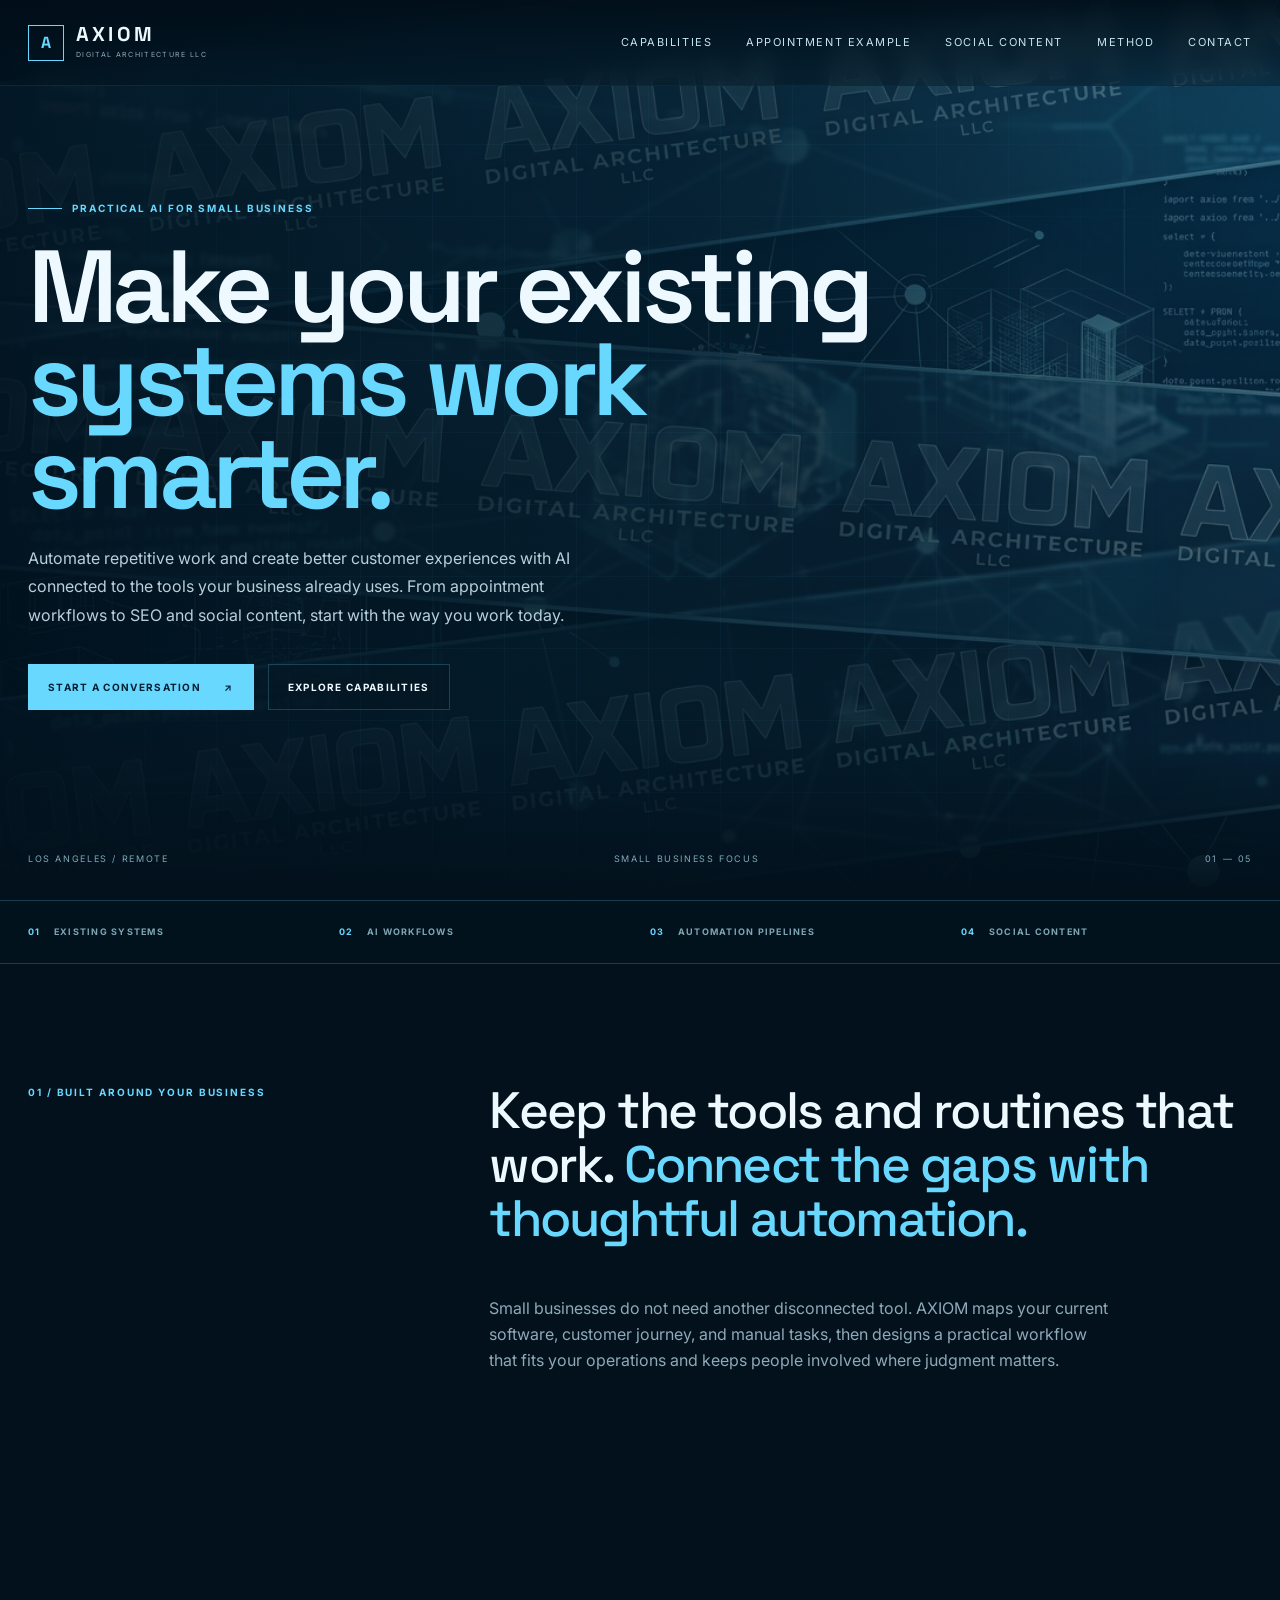
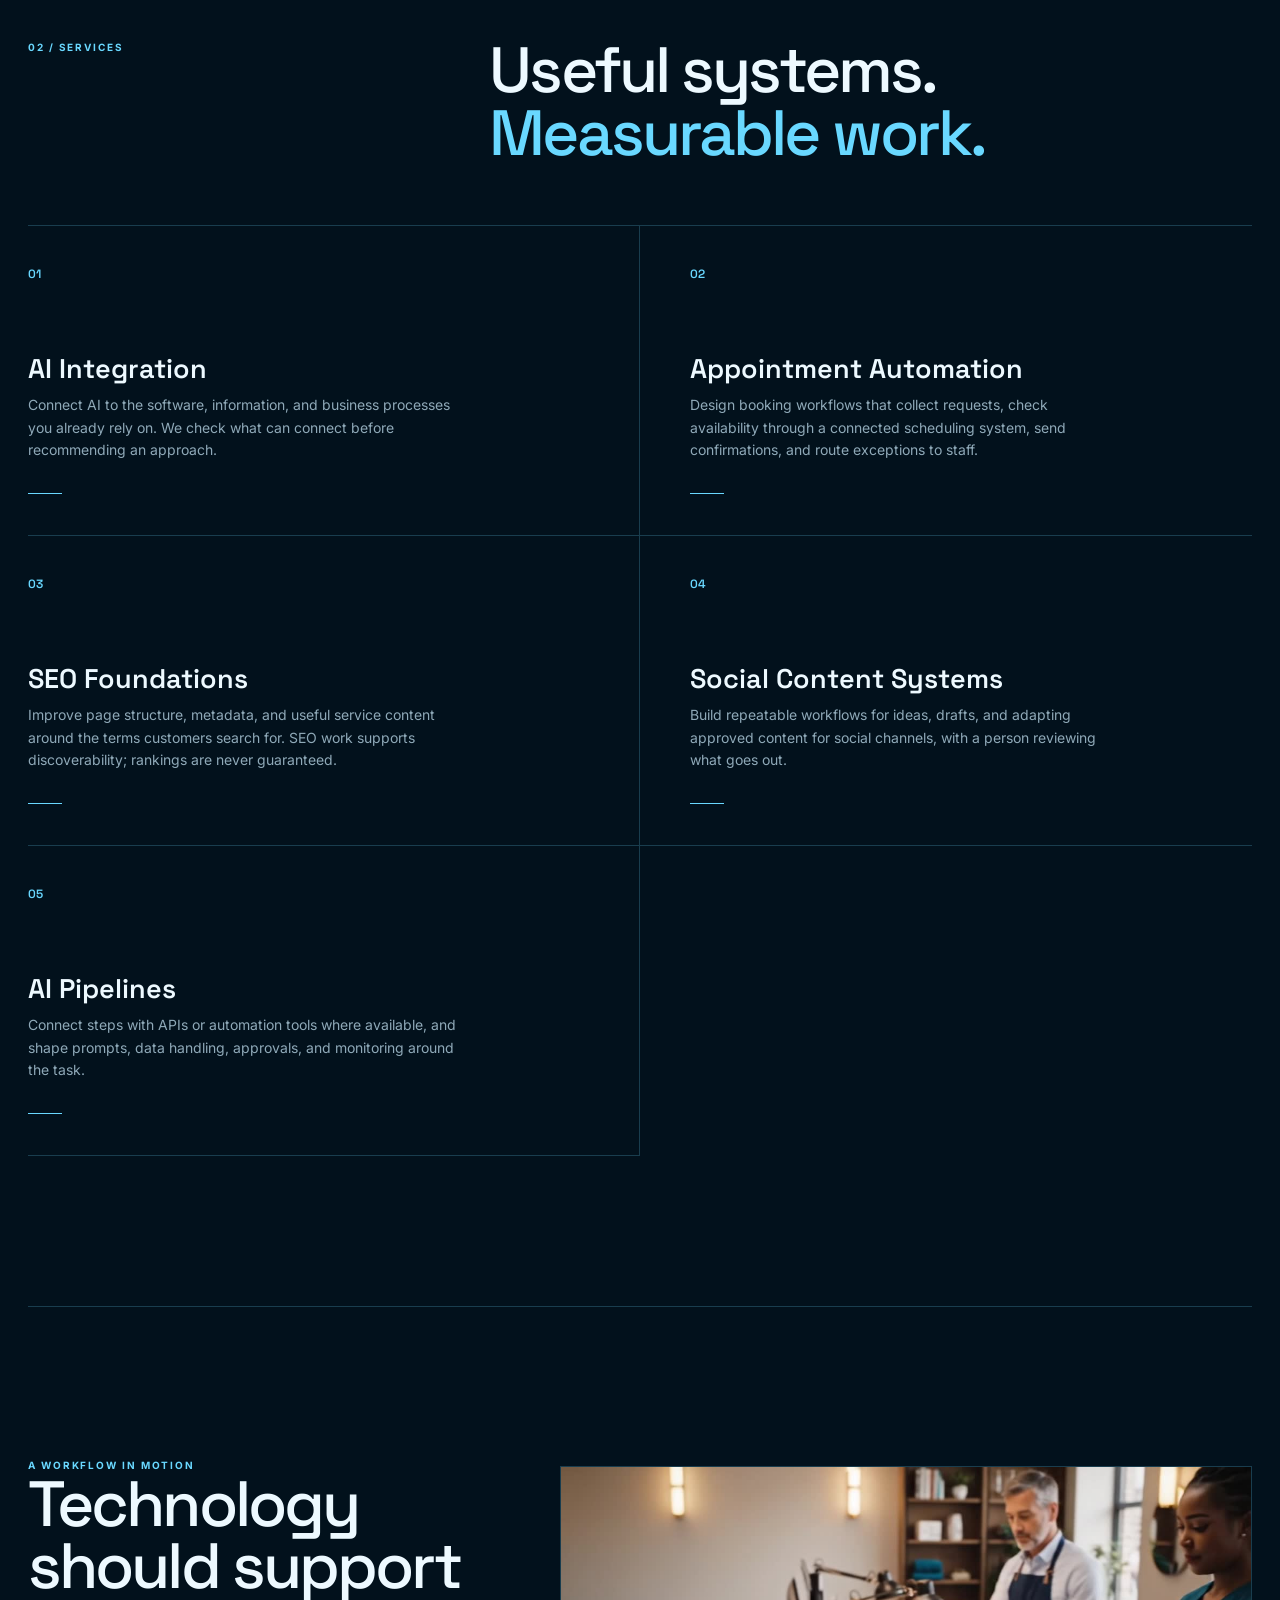
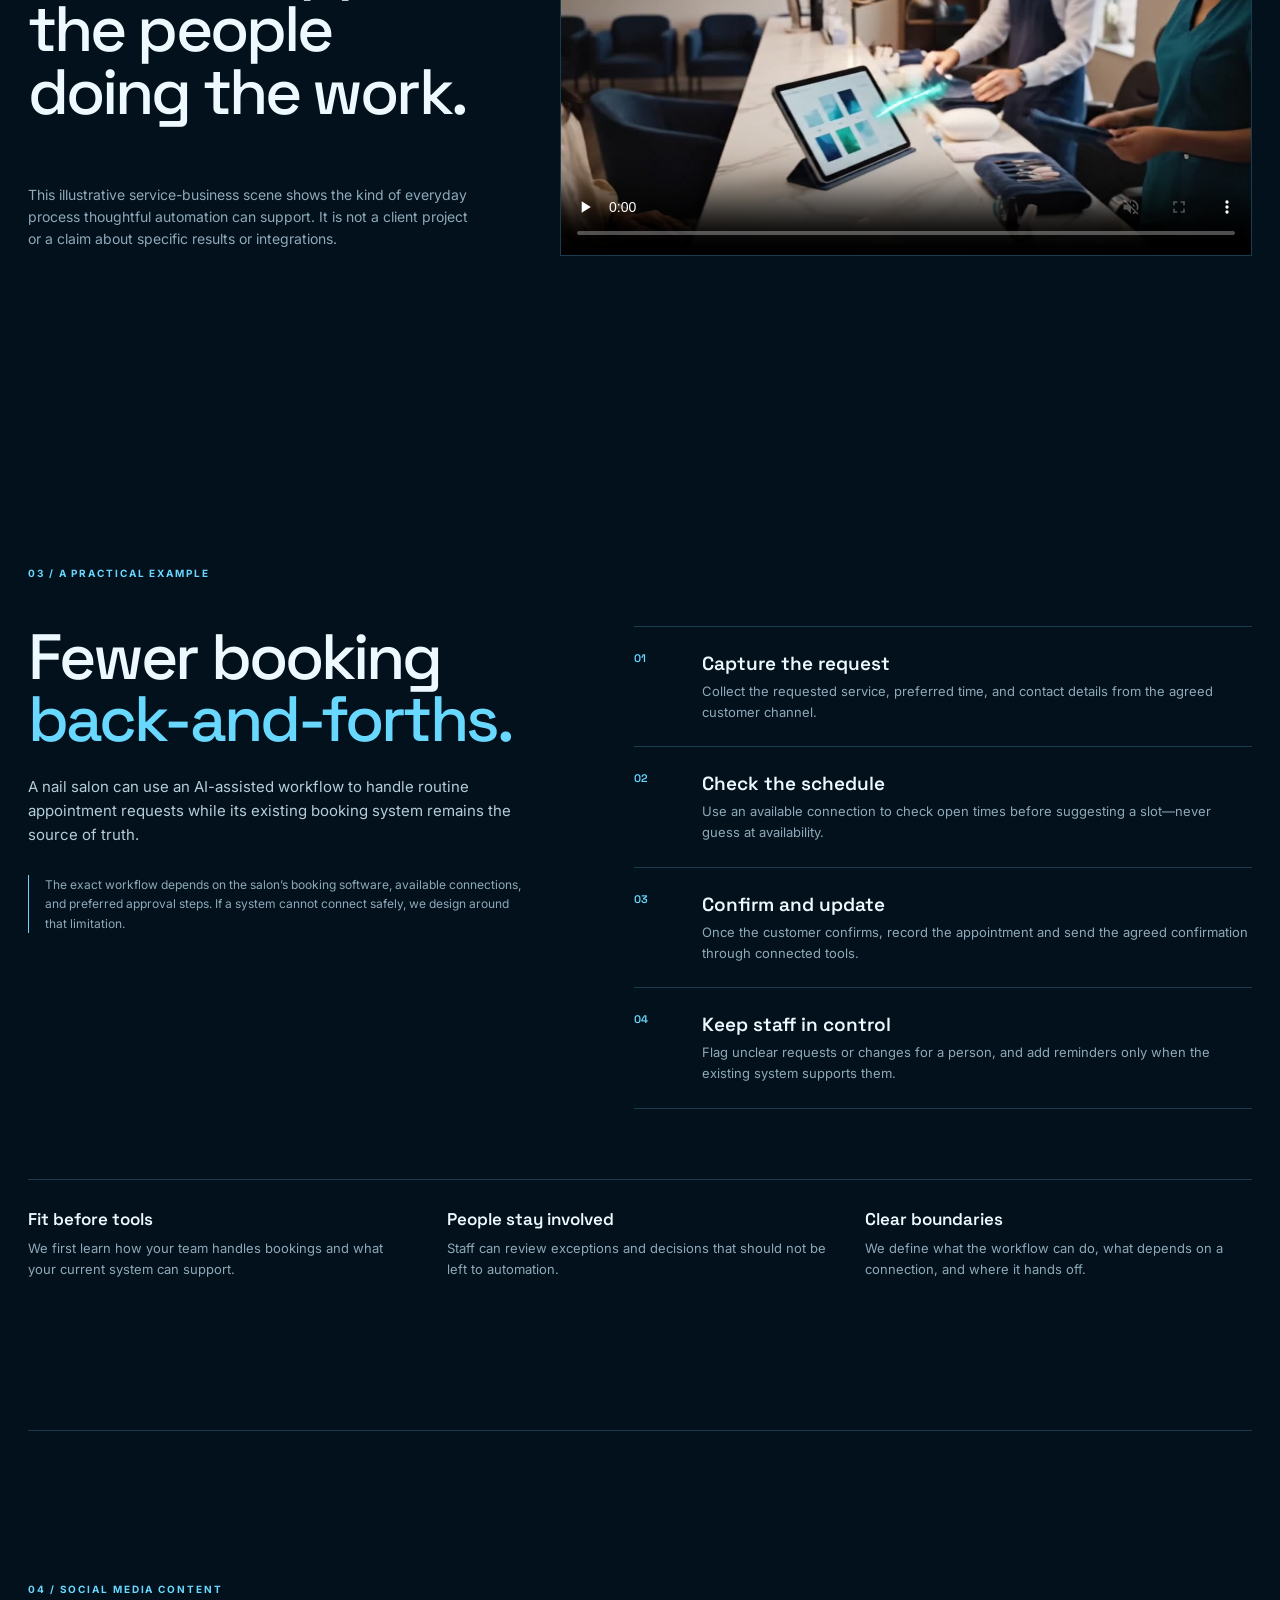
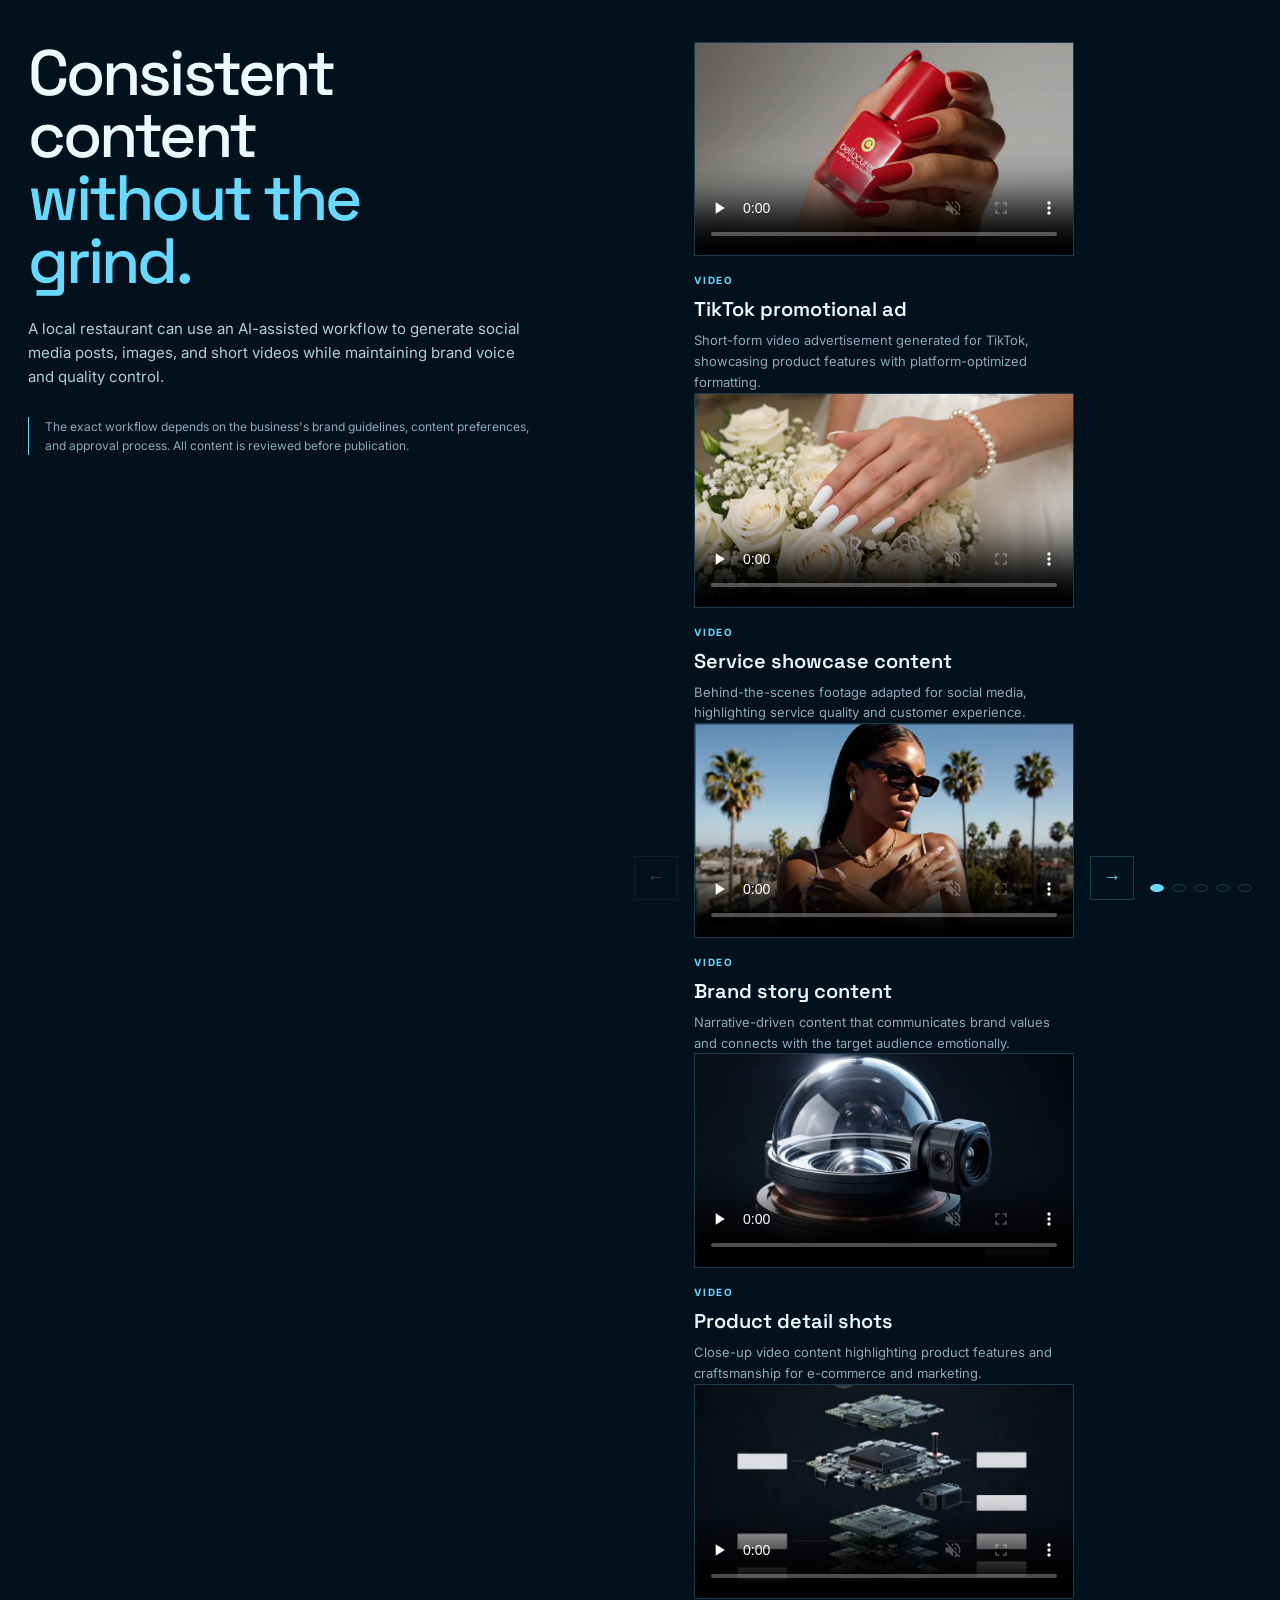
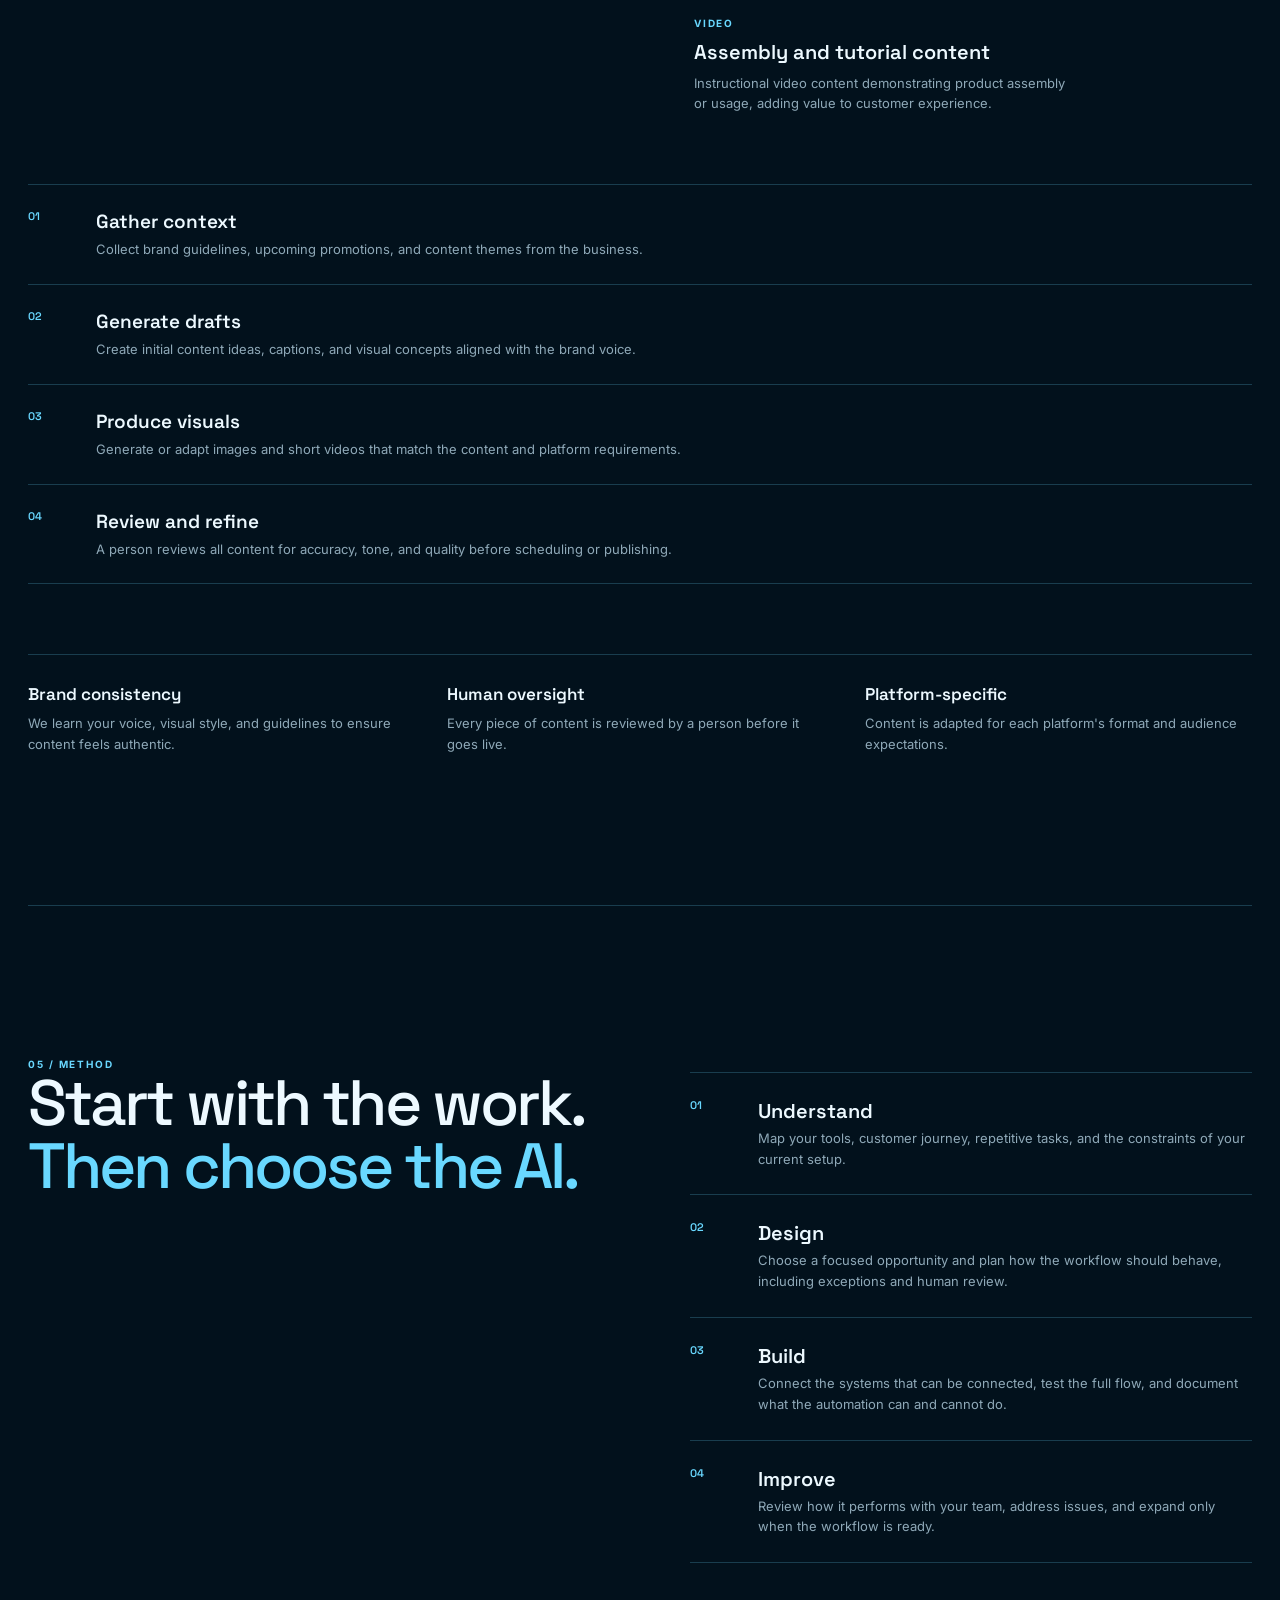
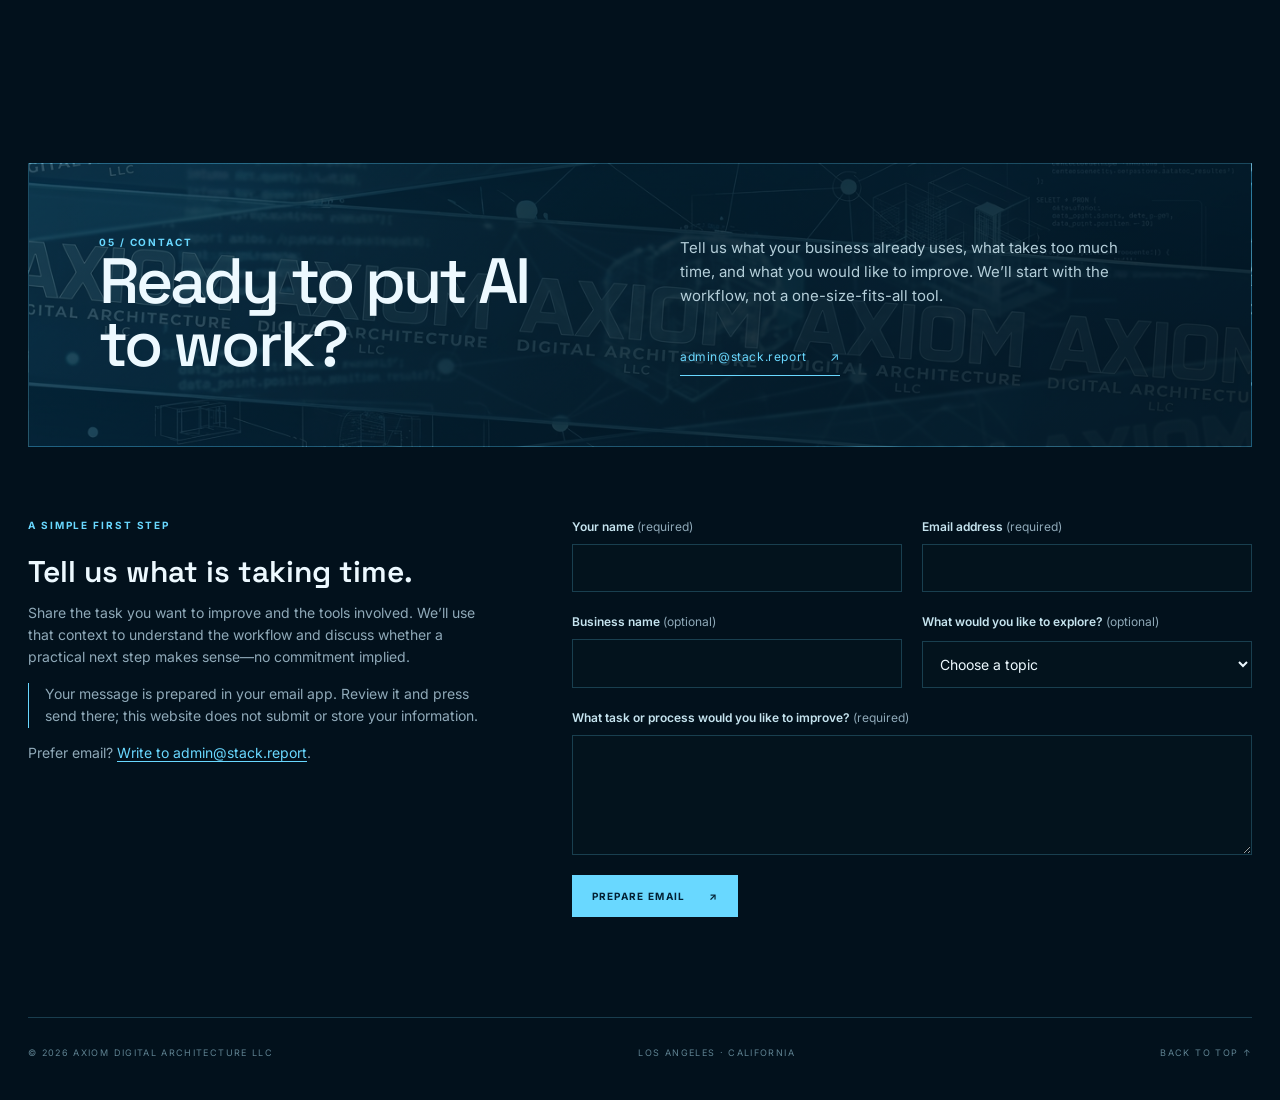
==== commit 84555ecb: "update" ====
--- a/axiom-digital-architecture-github-pages-v2 (1)/index.html
+++ b/axiom-digital-architecture-github-pages-v2 (1)/index.html
@@ -5,14 +5,21 @@
   <meta name="viewport" content="width=device-width, initial-scale=1">
   <meta name="description" content="AXIOM helps small businesses automate everyday work by connecting AI to existing tools, from appointment workflows to SEO and social content.">
   <meta name="theme-color" content="#02111c">
+  <link rel="canonical" href="https://epc310tech.github.io/axiom_digital_architecture/">
   <meta property="og:type" content="website">
+  <meta property="og:url" content="https://epc310tech.github.io/axiom_digital_architecture/">
   <meta property="og:site_name" content="AXIOM Digital Architecture">
   <meta property="og:locale" content="en_US">
   <meta property="og:title" content="AI Integration &amp; Automation for Small Businesses | AXIOM">
   <meta property="og:description" content="Connect AI to the tools your business already uses for appointment automation, SEO, social content, and custom workflows.">
+  <meta property="og:image" content="https://epc310tech.github.io/axiom_digital_architecture/assets/axiom-hero-poster.jpg">
+  <meta property="og:image:width" content="1280">
+  <meta property="og:image:height" content="720">
+  <meta property="og:image:alt" content="Illustrative small-business service counter scene">
   <meta name="twitter:card" content="summary_large_image">
   <meta name="twitter:title" content="AI Integration &amp; Automation for Small Businesses | AXIOM">
   <meta name="twitter:description" content="Practical AI integration, appointment automation, SEO, and social content systems built around the tools small businesses already use.">
+  <meta name="twitter:image" content="https://epc310tech.github.io/axiom_digital_architecture/assets/axiom-hero-poster.jpg">
   <title>AI Integration &amp; Automation for Small Businesses | AXIOM</title>
   <link rel="icon" href="assets/axiom-mark.svg" type="image/svg+xml">
   <script type="application/ld+json">
@@ -48,6 +55,7 @@
       <nav id="main-navigation" class="nav-links" aria-label="Main navigation">
         <a href="#capabilities">Capabilities</a>
         <a href="#appointments">Appointment example</a>
+        <a href="#social-content">Social content</a>
         <a href="#method">Method</a>
         <a href="#contact">Contact</a>
       </nav>
@@ -177,8 +185,102 @@
         </div>
       </section>
 
+      <section id="social-content" class="social-content section">
+        <div class="section-label">04 / SOCIAL MEDIA CONTENT</div>
+        <div class="social-content-layout">
+          <div class="social-content-intro">
+            <h2>Consistent content<br><span>without the grind.</span></h2>
+            <p>A local restaurant can use an AI-assisted workflow to generate social media posts, images, and short videos while maintaining brand voice and quality control.</p>
+            <p class="social-content-note">The exact workflow depends on the business's brand guidelines, content preferences, and approval process. All content is reviewed before publication.</p>
+          </div>
+          <div class="social-content-carousel">
+            <button class="carousel-nav carousel-prev" type="button" aria-label="Previous slide">←</button>
+            <div class="carousel-track">
+              <div class="social-content-item carousel-slide" data-index="0">
+                <div class="social-content-media">
+                  <video controls muted playsinline preload="none" poster="assets/tiktok-ad-poster.jpg" aria-label="TikTok ad example">
+                    <source src="assets/tiktok-ad.mp4" type="video/mp4">
+                    Your browser does not support this video.
+                  </video>
+                </div>
+                <div class="social-content-caption">
+                  <span class="content-type">VIDEO</span>
+                  <h3>TikTok promotional ad</h3>
+                  <p>Short-form video advertisement generated for TikTok, showcasing product features with platform-optimized formatting.</p>
+                </div>
+              </div>
+              <div class="social-content-item carousel-slide" data-index="1">
+                <div class="social-content-media">
+                  <video controls muted playsinline preload="none" poster="assets/bellacures-1-poster.jpg" aria-label="Bella Cures content example">
+                    <source src="assets/bellacures-1.mp4" type="video/mp4">
+                    Your browser does not support this video.
+                  </video>
+                </div>
+                <div class="social-content-caption">
+                  <span class="content-type">VIDEO</span>
+                  <h3>Service showcase content</h3>
+                  <p>Behind-the-scenes footage adapted for social media, highlighting service quality and customer experience.</p>
+                </div>
+              </div>
+              <div class="social-content-item carousel-slide" data-index="2">
+                <div class="social-content-media">
+                  <video controls muted playsinline preload="none" poster="assets/bellacures-2-poster.jpg" aria-label="Bella Cures promotional content">
+                    <source src="assets/bellacures-2.mp4" type="video/mp4">
+                    Your browser does not support this video.
+                  </video>
+                </div>
+                <div class="social-content-caption">
+                  <span class="content-type">VIDEO</span>
+                  <h3>Brand story content</h3>
+                  <p>Narrative-driven content that communicates brand values and connects with the target audience emotionally.</p>
+                </div>
+              </div>
+              <div class="social-content-item carousel-slide" data-index="3">
+                <div class="social-content-media">
+                  <video controls muted playsinline preload="none" poster="assets/sky-dome-detail-poster.jpg" aria-label="Sky dome product detail">
+                    <source src="assets/sky-dome-detail.mp4" type="video/mp4">
+                    Your browser does not support this video.
+                  </video>
+                </div>
+                <div class="social-content-caption">
+                  <span class="content-type">VIDEO</span>
+                  <h3>Product detail shots</h3>
+                  <p>Close-up video content highlighting product features and craftsmanship for e-commerce and marketing.</p>
+                </div>
+              </div>
+              <div class="social-content-item carousel-slide" data-index="4">
+                <div class="social-content-media">
+                  <video controls muted playsinline preload="none" poster="assets/sky-pro-assembly-poster.jpg" aria-label="Sky Pro assembly demonstration">
+                    <source src="assets/sky-pro-assembly.mp4" type="video/mp4">
+                    Your browser does not support this video.
+                  </video>
+                </div>
+                <div class="social-content-caption">
+                  <span class="content-type">VIDEO</span>
+                  <h3>Assembly and tutorial content</h3>
+                  <p>Instructional video content demonstrating product assembly or usage, adding value to customer experience.</p>
+                </div>
+              </div>
+            </div>
+            <button class="carousel-nav carousel-next" type="button" aria-label="Next slide">→</button>
+            <div class="carousel-dots" aria-label="Carousel navigation"></div>
+          </div>
+        </div>
+        <ol class="social-content-steps">
+          <li><span>01</span><div><h3>Gather context</h3><p>Collect brand guidelines, upcoming promotions, and content themes from the business.</p></div></li>
+          <li><span>02</span><div><h3>Generate drafts</h3><p>Create initial content ideas, captions, and visual concepts aligned with the brand voice.</p></div></li>
+          <li><span>03</span><div><h3>Produce visuals</h3><p>Generate or adapt images and short videos that match the content and platform requirements.</p></div></li>
+          <li><span>04</span><div><h3>Review and refine</h3><p>A person reviews all content for accuracy, tone, and quality before scheduling or publishing.</p></div></li>
+        </ol>
+        <div class="trust-notes" aria-label="How AXIOM approaches social content">
+          <article><h3>Brand consistency</h3><p>We learn your voice, visual style, and guidelines to ensure content feels authentic.</p></article>
+          <article><h3>Human oversight</h3><p>Every piece of content is reviewed by a person before it goes live.</p></article>
+          <article><h3>Platform-specific</h3><p>Content is adapted for each platform's format and audience expectations.</p></article>
+        </div>
+      </section>
+
       <section id="method" class="method section">
-        <div class="section-label">04 / METHOD</div>
+        <div class="section-label">05 / METHOD</div>
         <div class="method-layout">
           <h2>Start with the work.<br><span>Then choose the AI.</span></h2>
           <div class="method-list">
--- a/axiom-digital-architecture-github-pages-v2 (1)/style.css
+++ b/axiom-digital-architecture-github-pages-v2 (1)/style.css
@@ -300,6 +300,149 @@
 .method-item > span { color: var(--cyan); font: 600 11px "Space Grotesk"; }
 .method-item h3 { margin: 0 0 4px; font: 600 20px "Space Grotesk"; }
 .method-item p { margin: 0; color: var(--muted); font-size: 13px; }
+
+.social-content { border-top: 1px solid var(--line); }
+.social-content-layout {
+  display: grid;
+  grid-template-columns: .9fr 1.1fr;
+  gap: 100px;
+  margin-top: 45px;
+}
+.social-content-intro h2 { margin: 0 0 24px; }
+.social-content-intro h2 span { color: var(--cyan); }
+.social-content-intro > p { color: #b4ced9; font-size: 15px; }
+.social-content-intro .social-content-note {
+  margin-top: 28px;
+  padding-left: 16px;
+  border-left: 1px solid var(--cyan);
+  color: var(--muted);
+  font-size: 12px;
+}
+.social-content-carousel {
+  position: relative;
+  display: flex;
+  align-items: center;
+  gap: 16px;
+}
+.carousel-track {
+  flex: 1;
+  overflow: hidden;
+  position: relative;
+}
+.carousel-slide {
+  display: none;
+  animation: fadeIn 0.4s ease;
+}
+.carousel-slide.active {
+  display: grid;
+}
+@keyframes fadeIn {
+  from { opacity: 0; transform: translateY(10px); }
+  to { opacity: 1; transform: translateY(0); }
+}
+.carousel-nav {
+  flex-shrink: 0;
+  width: 44px;
+  height: 44px;
+  display: grid;
+  place-items: center;
+  border: 1px solid var(--line);
+  background: rgba(3, 20, 31, .7);
+  color: var(--cyan);
+  font-size: 18px;
+  cursor: pointer;
+  transition: all 0.2s;
+}
+.carousel-nav:hover {
+  background: var(--cyan);
+  color: #032033;
+  border-color: var(--cyan);
+}
+.carousel-nav:disabled {
+  opacity: 0.3;
+  cursor: not-allowed;
+}
+.carousel-nav:disabled:hover {
+  background: rgba(3, 20, 31, .7);
+  color: var(--cyan);
+  border-color: var(--line);
+}
+.carousel-dots {
+  display: flex;
+  gap: 8px;
+  justify-content: center;
+  margin-top: 20px;
+}
+.carousel-dot {
+  width: 8px;
+  height: 8px;
+  border-radius: 50%;
+  border: 1px solid var(--line);
+  background: transparent;
+  cursor: pointer;
+  transition: all 0.2s;
+}
+.carousel-dot.active {
+  background: var(--cyan);
+  border-color: var(--cyan);
+}
+.carousel-dot:hover:not(.active) {
+  border-color: var(--cyan);
+}
+.social-content-item {
+  display: grid;
+  grid-template-columns: 1fr;
+  gap: 16px;
+}
+.social-content-media {
+  overflow: hidden;
+  border: 1px solid var(--line);
+  background: var(--bg-deep);
+}
+.social-content-media video,
+.social-content-media img {
+  display: block;
+  width: 100%;
+  aspect-ratio: 16 / 9;
+  object-fit: cover;
+  background: var(--bg-deep);
+}
+.social-content-caption {
+  display: grid;
+  gap: 8px;
+}
+.content-type {
+  color: var(--cyan);
+  font-size: 10px;
+  font-weight: 700;
+  letter-spacing: .19em;
+  text-transform: uppercase;
+}
+.social-content-caption h3 {
+  margin: 0;
+  font: 600 20px "Space Grotesk";
+}
+.social-content-caption p {
+  margin: 0;
+  color: var(--muted);
+  font-size: 13px;
+}
+.social-content-steps {
+  margin: 70px 0 0;
+  padding: 0;
+  list-style: none;
+  border-top: 1px solid var(--line);
+}
+.social-content-steps li {
+  display: grid;
+  grid-template-columns: 50px 1fr;
+  gap: 18px;
+  padding: 24px 0;
+  border-bottom: 1px solid var(--line);
+}
+.social-content-steps li > span { color: var(--cyan); font: 600 11px "Space Grotesk"; }
+.social-content-steps h3 { margin: 0 0 5px; font: 600 19px "Space Grotesk"; }
+.social-content-steps p { margin: 0; color: var(--muted); font-size: 13px; }
 
 .contact { padding-top: 50px; padding-bottom: 100px; }
 .contact-panel {
@@ -401,7 +544,7 @@
   .hero-meta { left: 22px; right: 22px; }
   .hero-meta span:nth-child(2) { display: none; }
   .statement, .section { width: calc(100% - 44px); padding: 90px 0; }
-  .statement, .section-heading, .method-layout, .appointment-layout, .contact-panel, .inquiry-layout, .workflow-video-layout { grid-template-columns: 1fr; gap: 35px; }
+  .statement, .section-heading, .method-layout, .appointment-layout, .contact-panel, .inquiry-layout, .workflow-video-layout, .social-content-layout { grid-template-columns: 1fr; gap: 35px; }
   .statement { padding-top: 80px; }
   .capability-grid { grid-template-columns: 1fr; }
   .capability-card, .capability-card:nth-child(odd), .capability-card:nth-child(even) {
